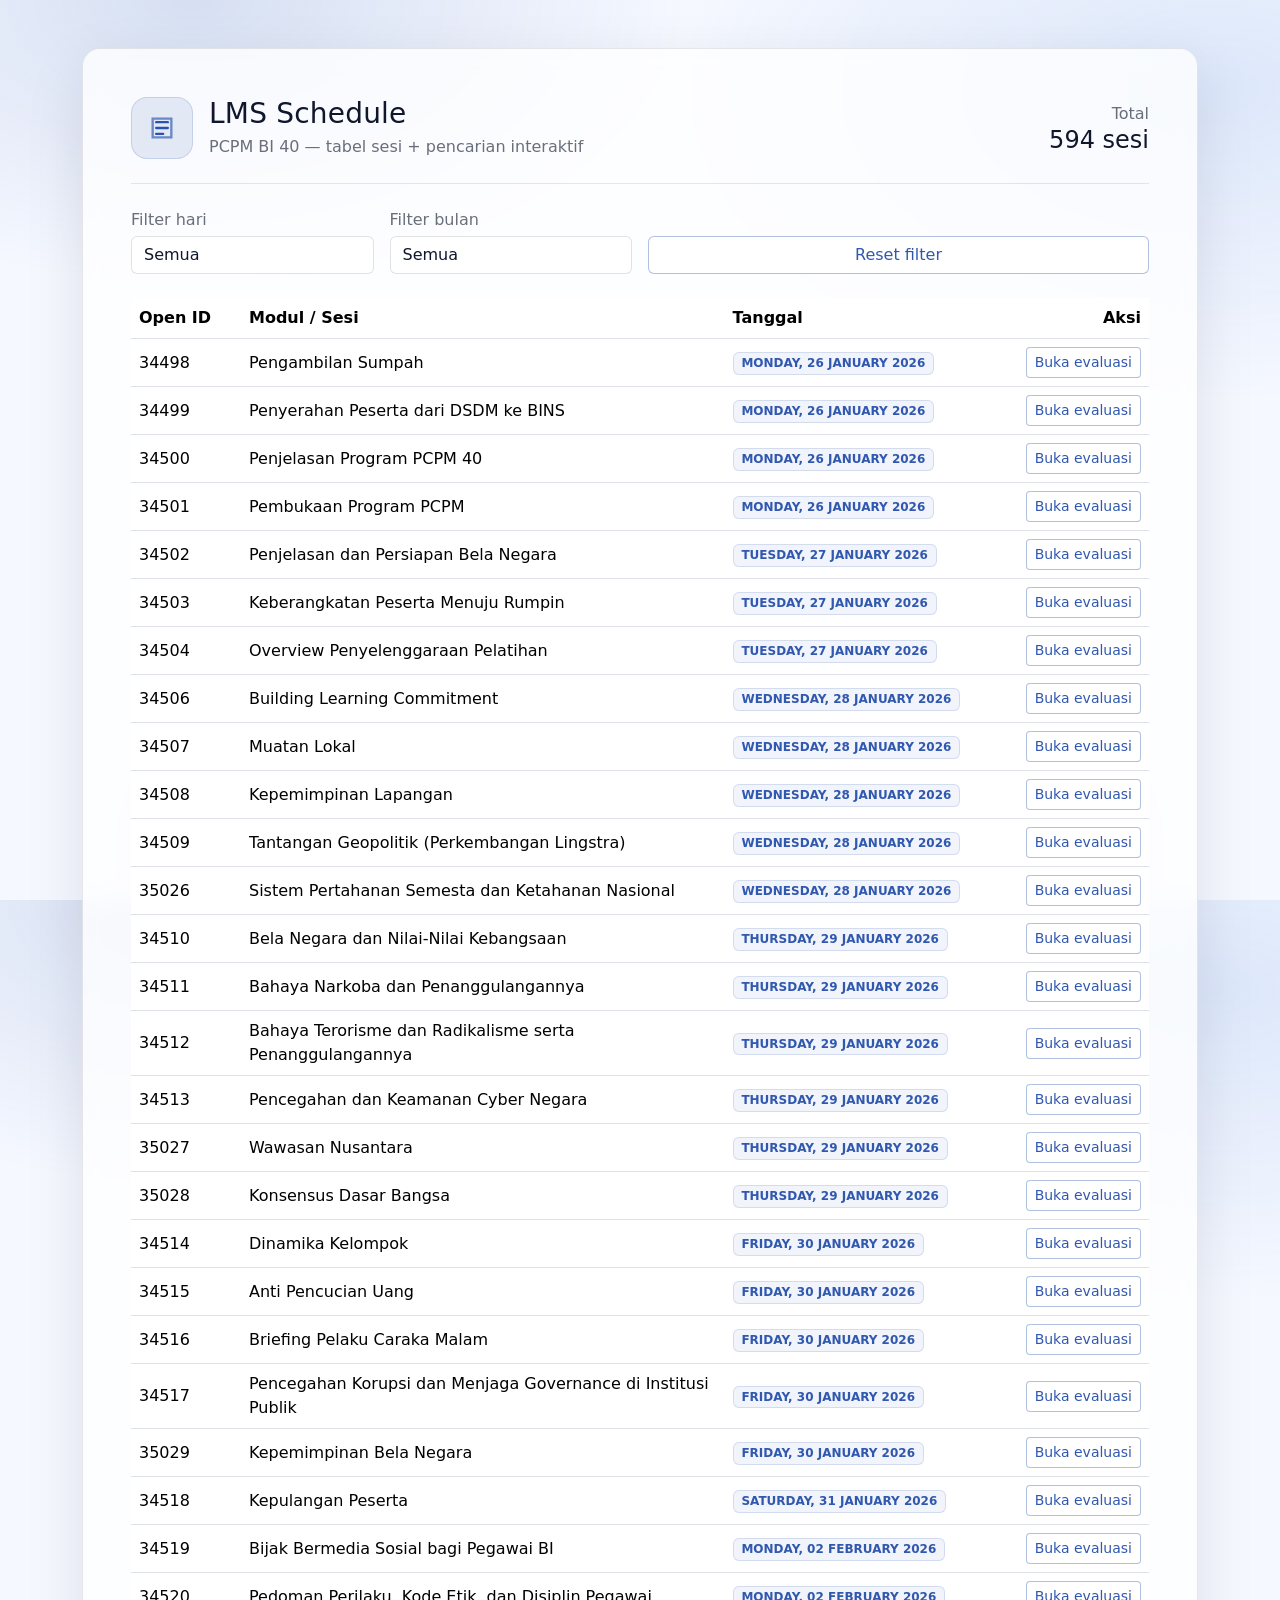
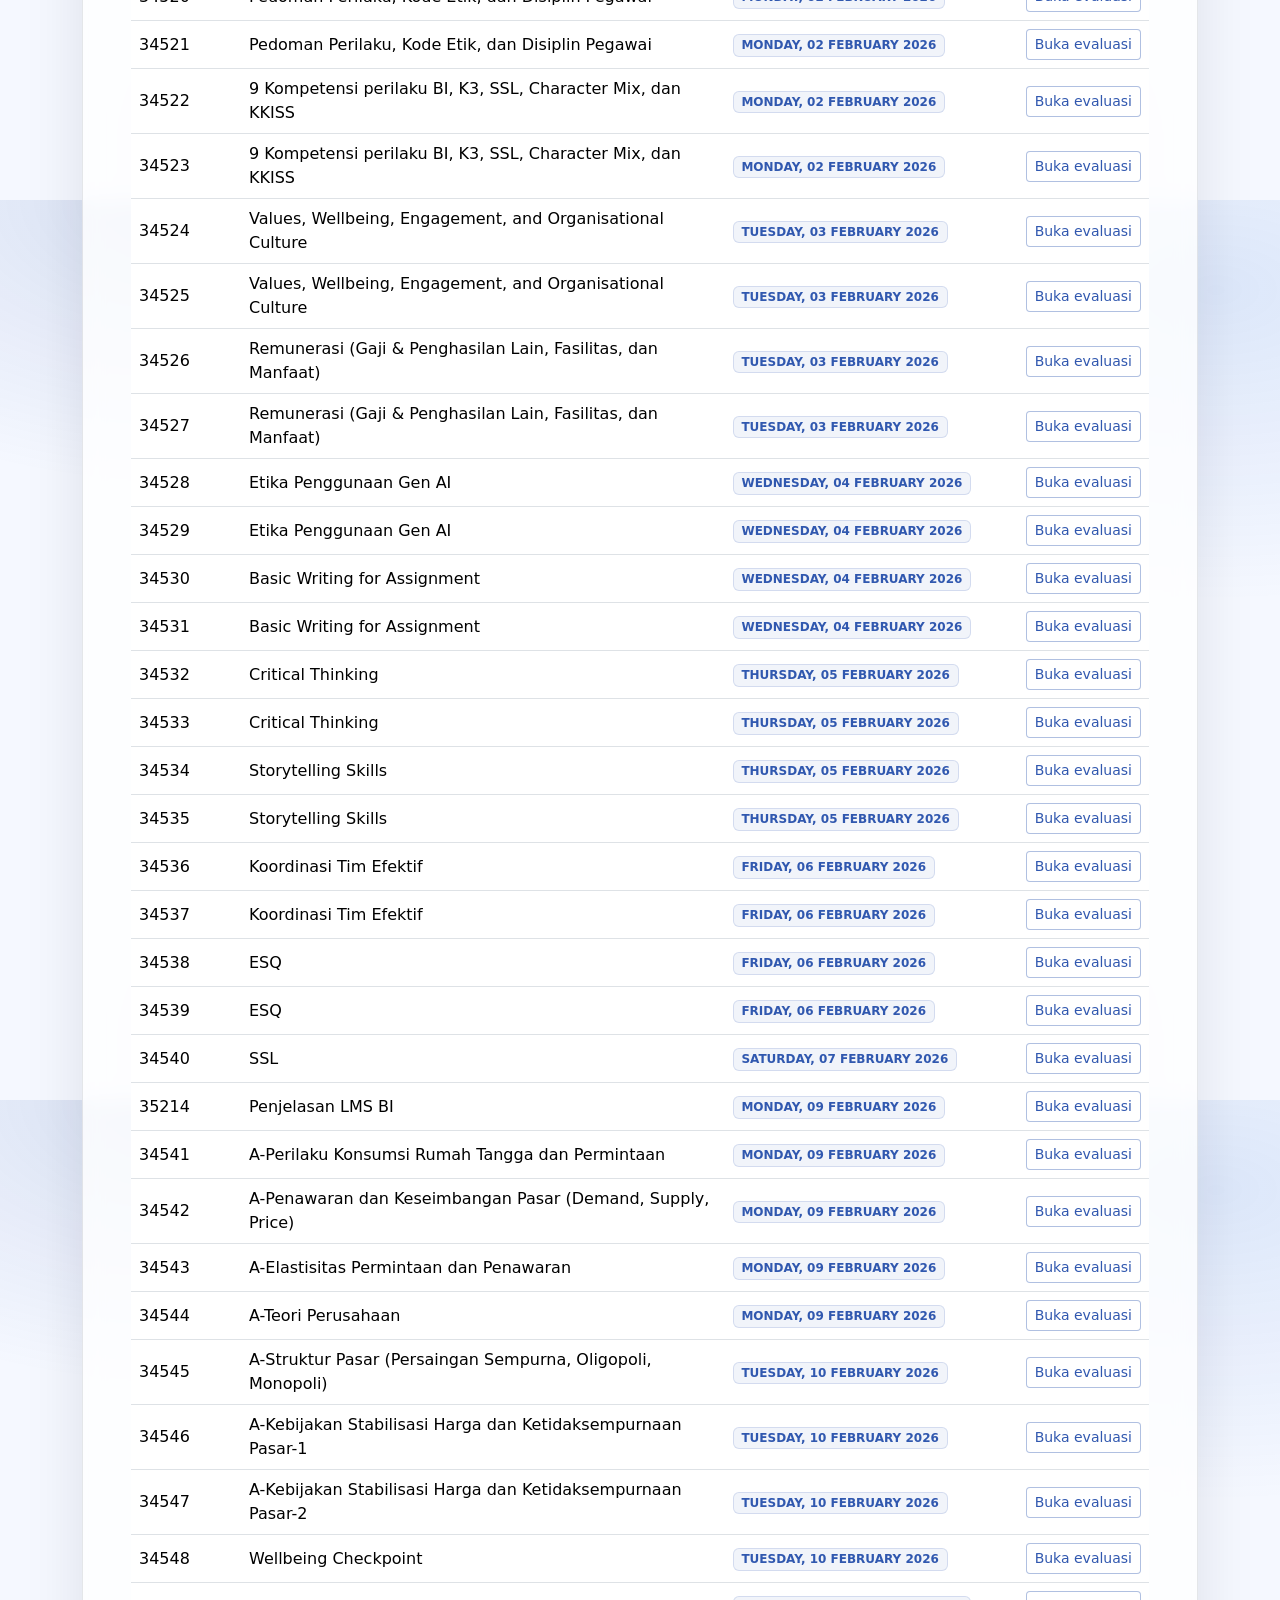
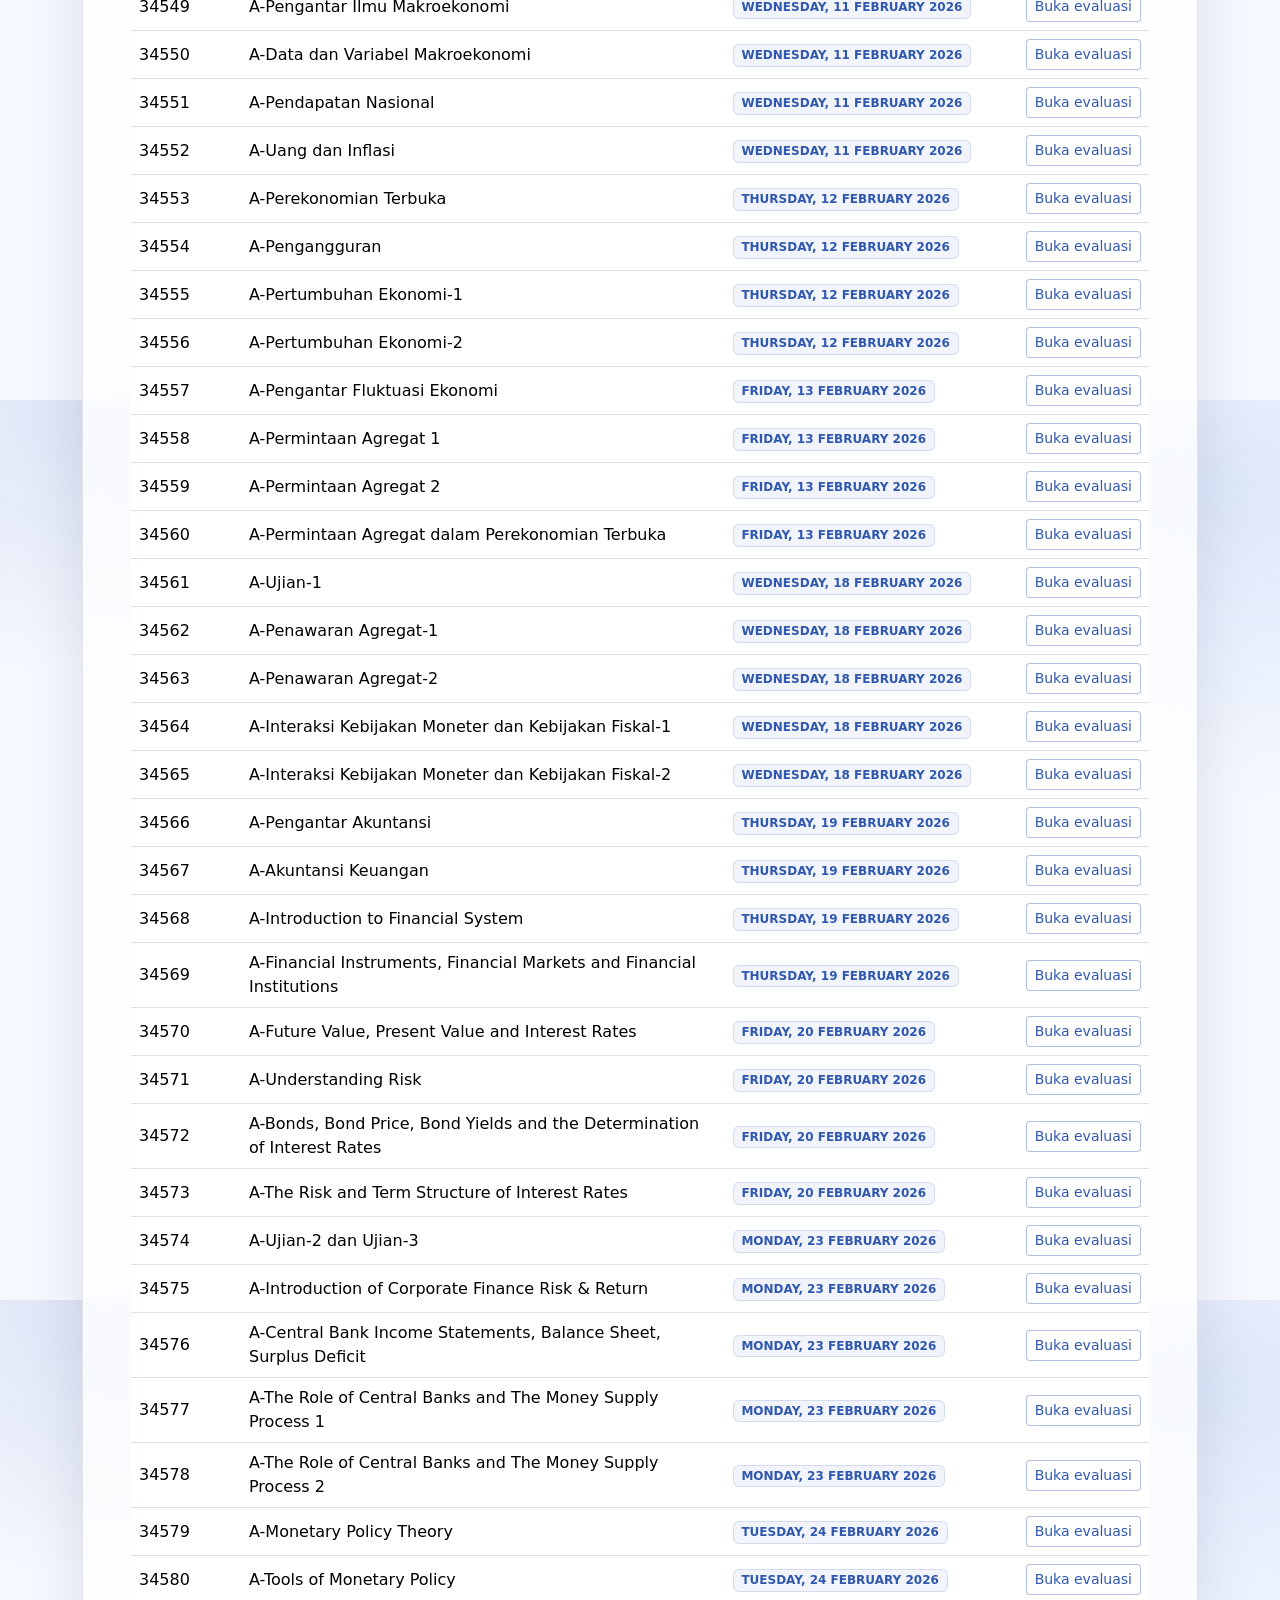
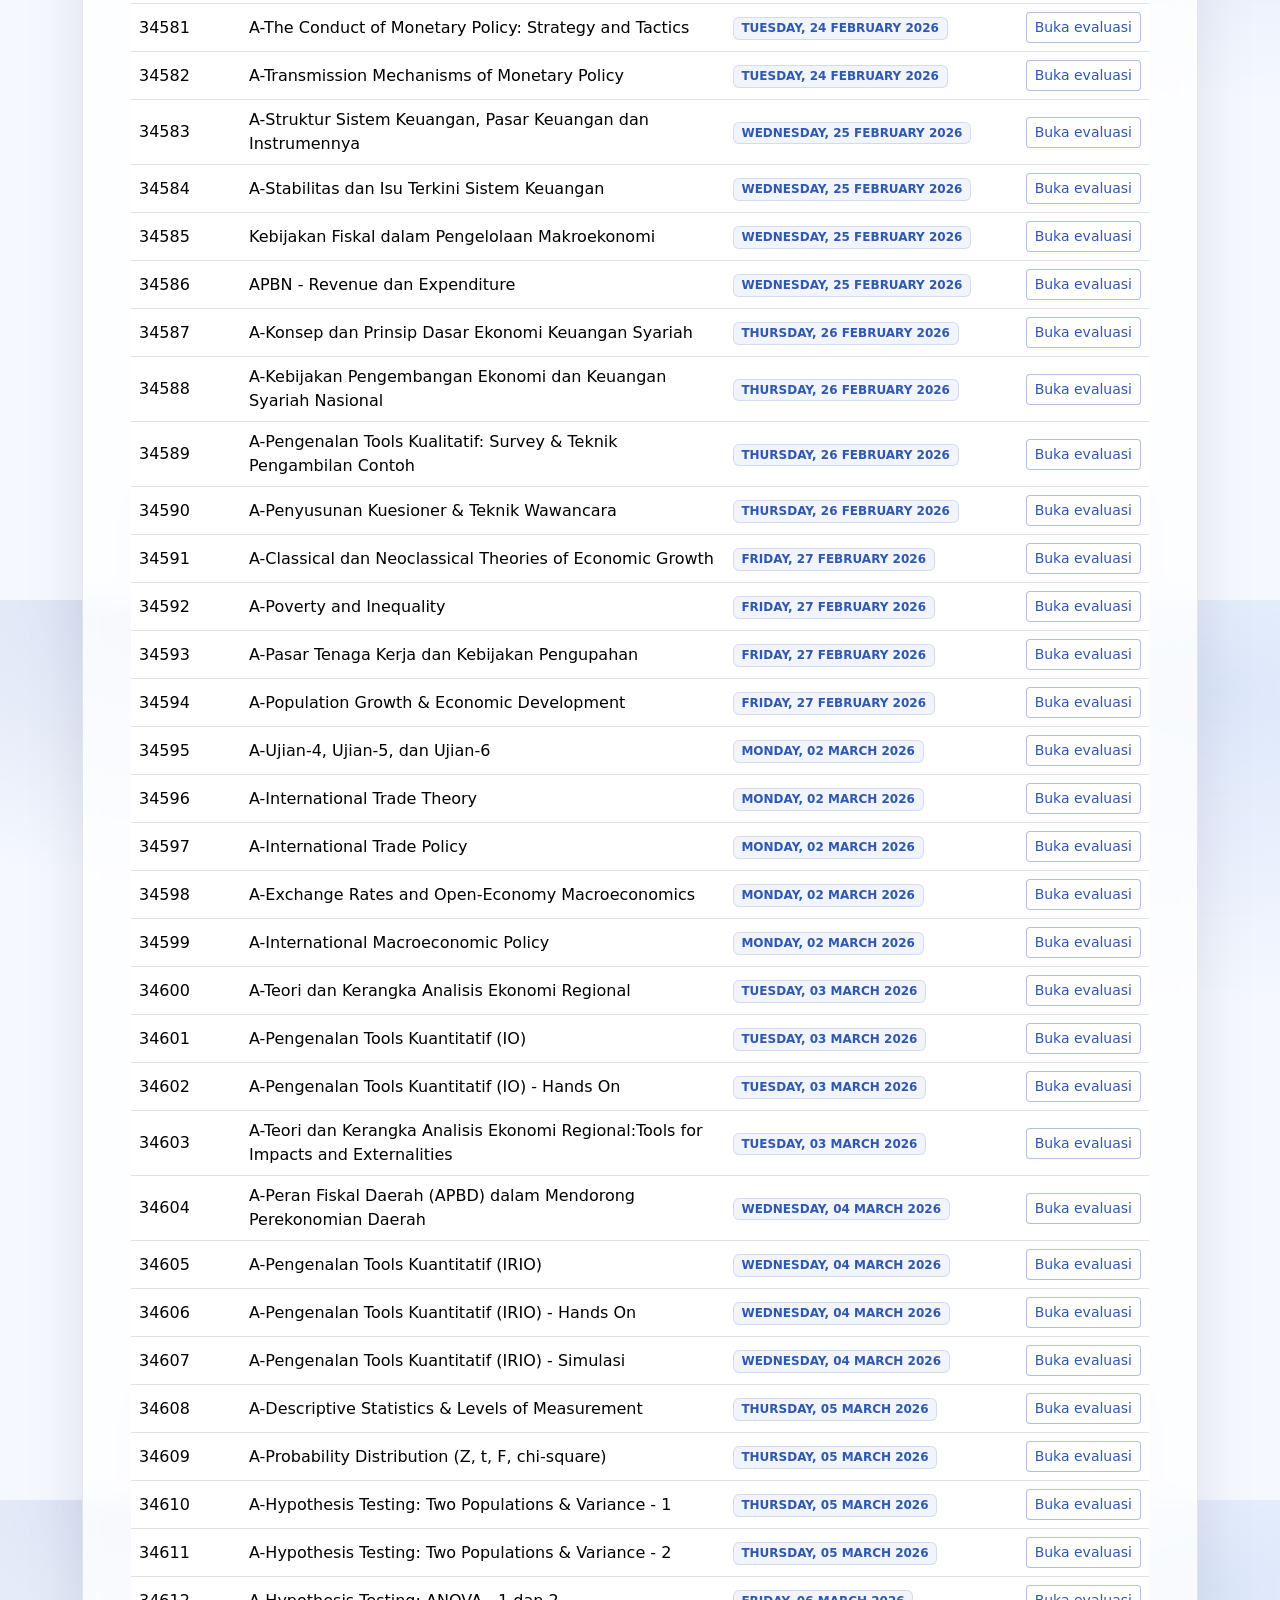
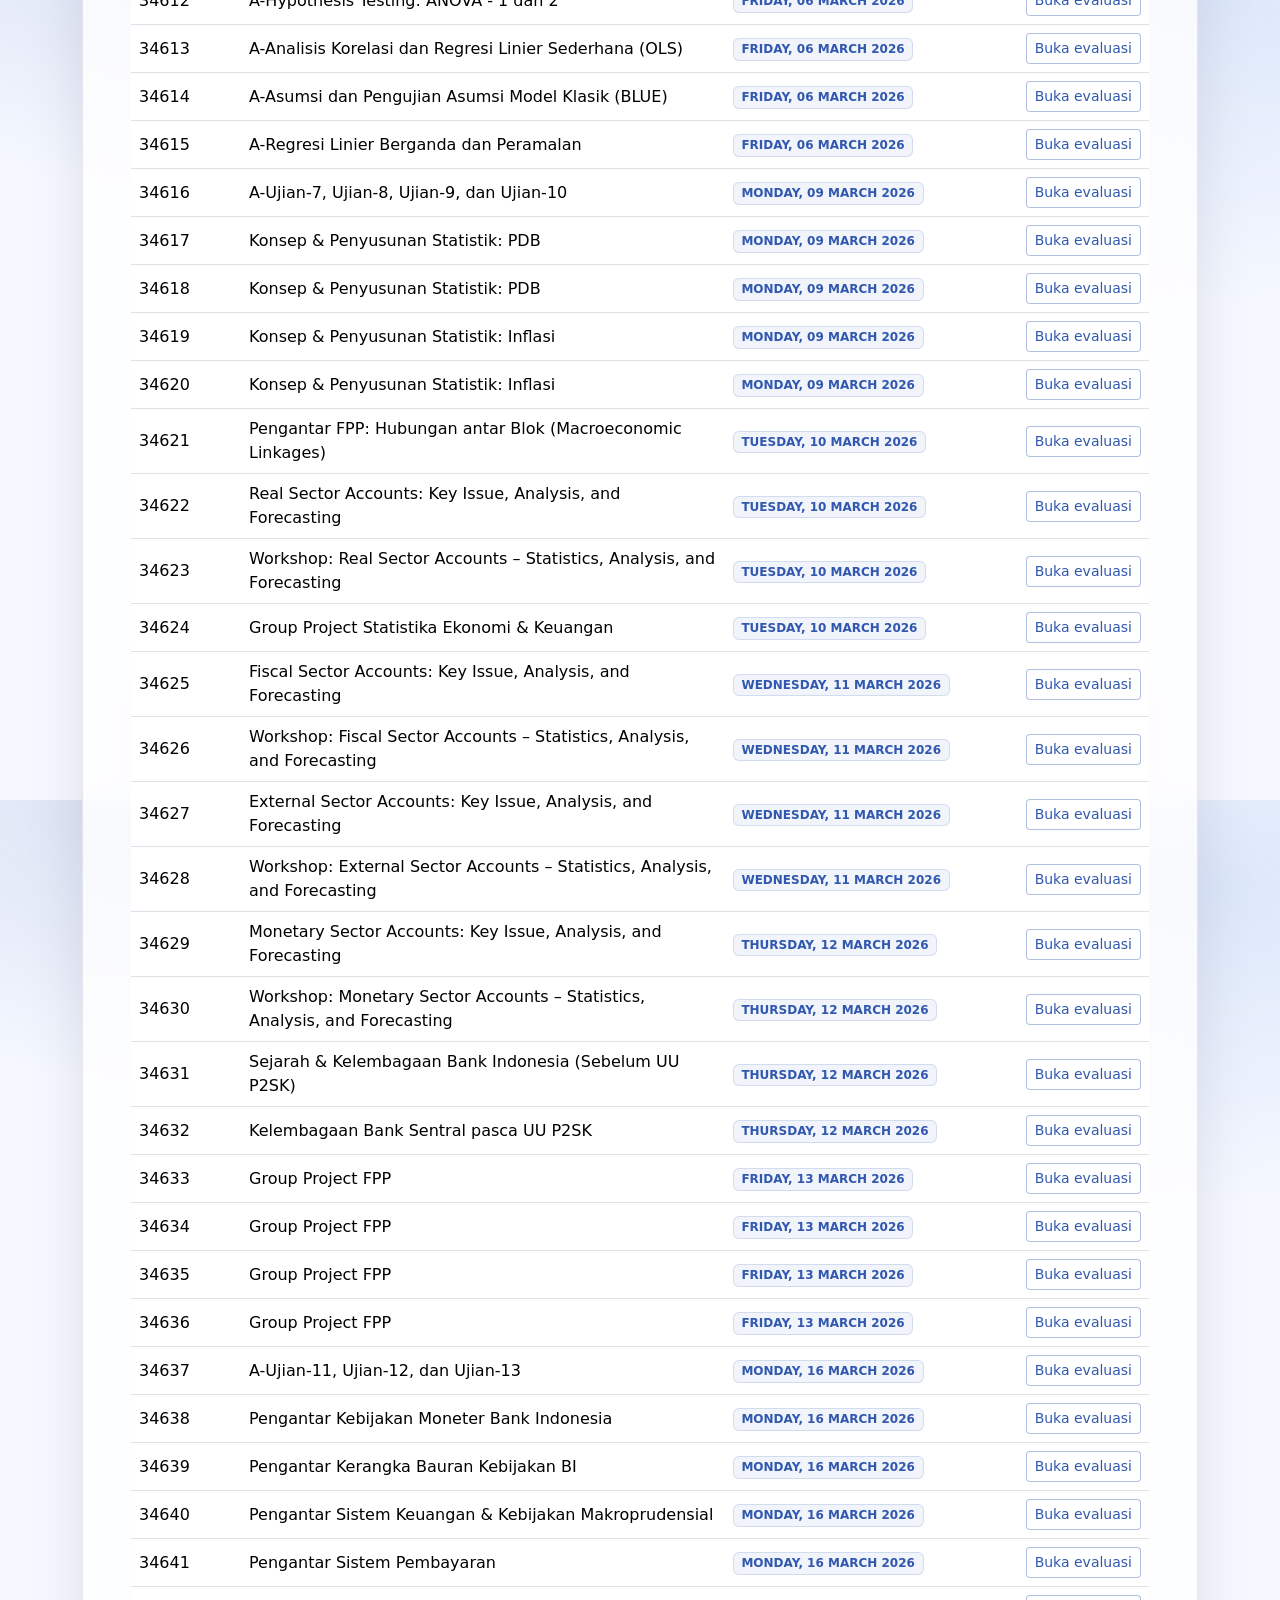
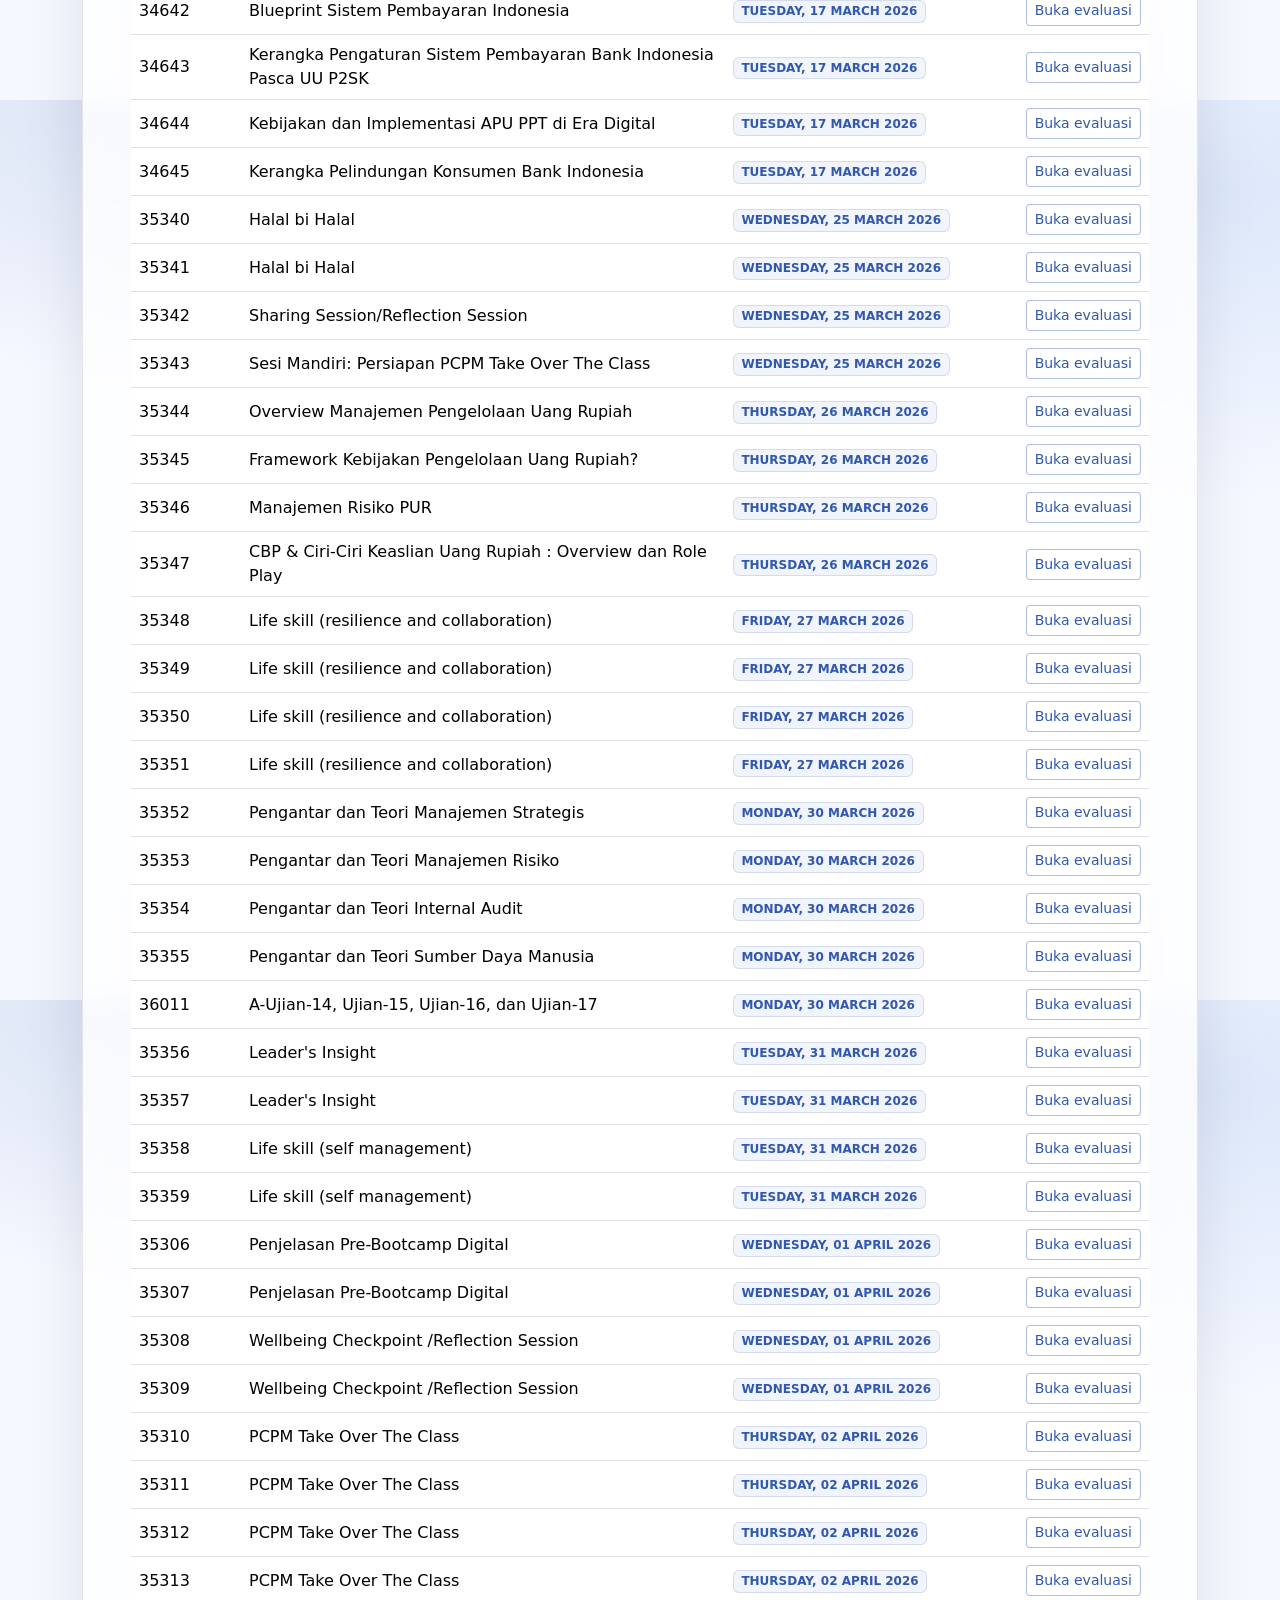
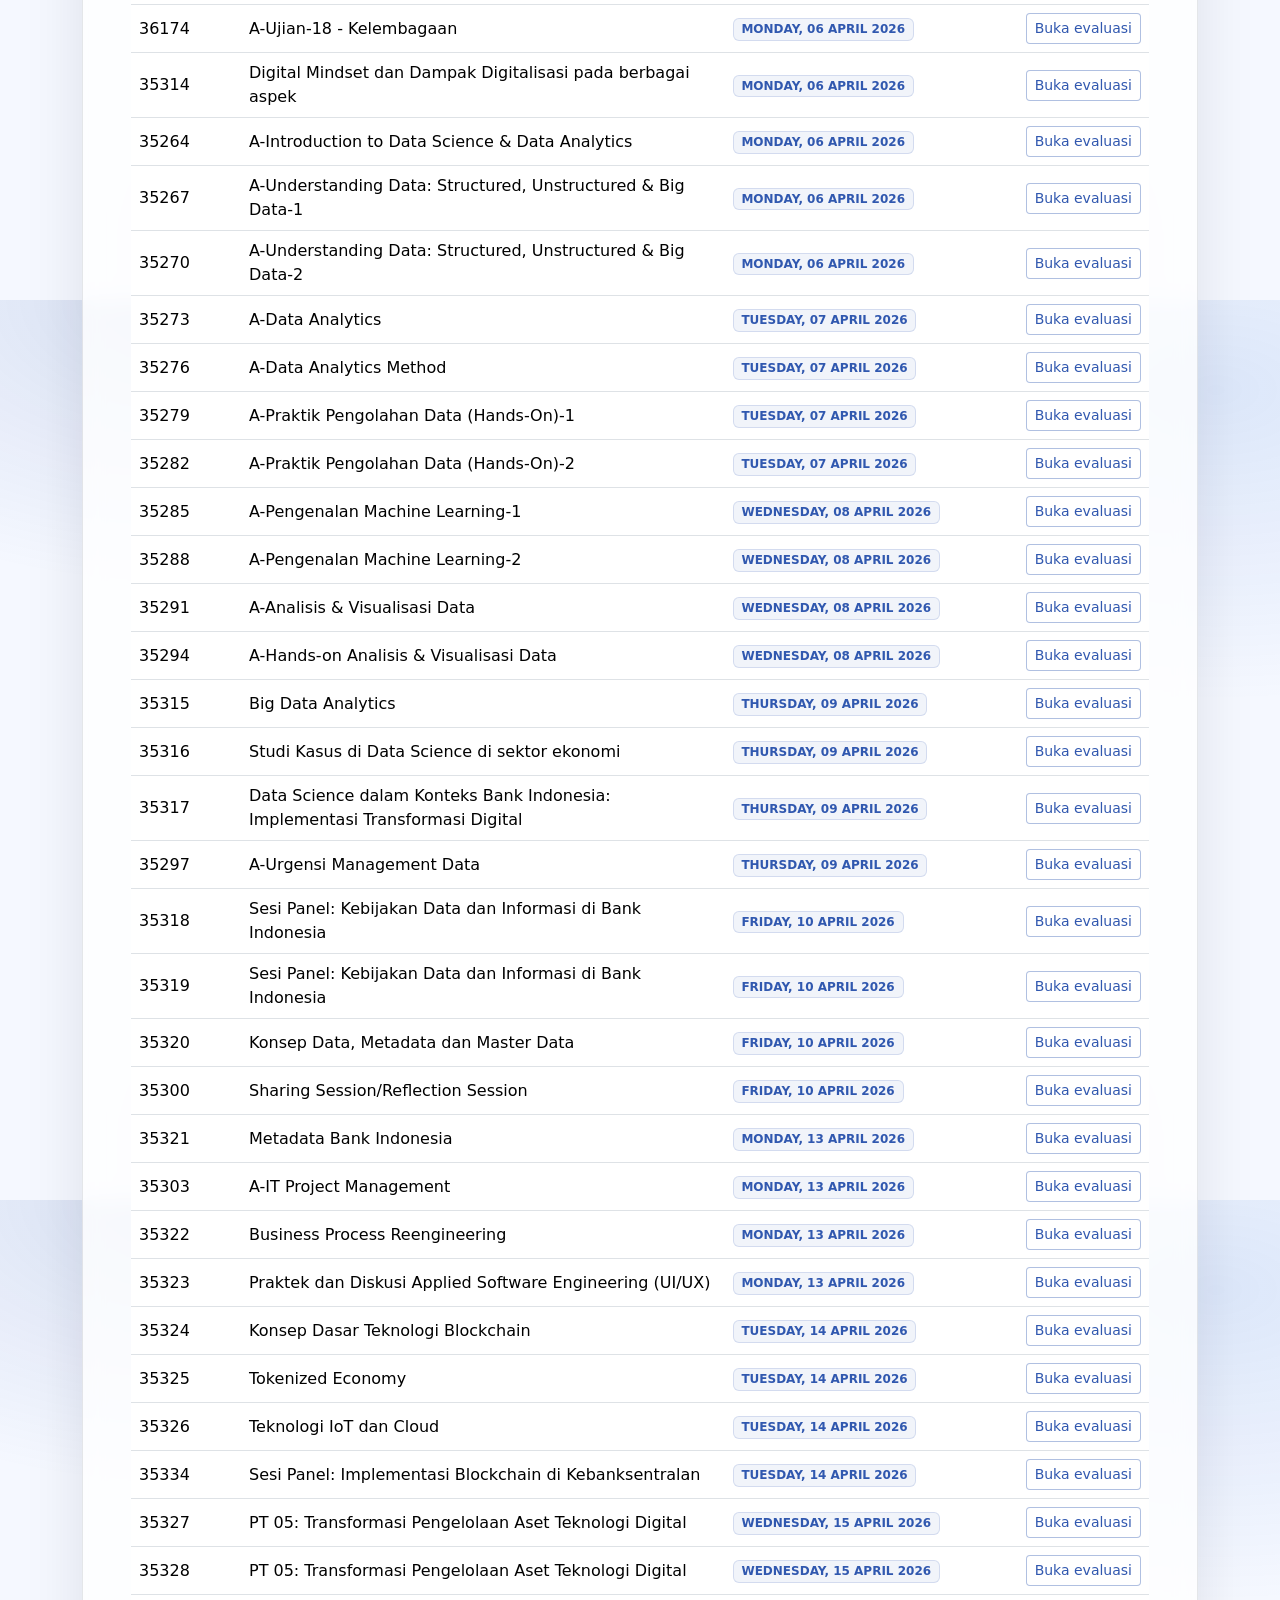
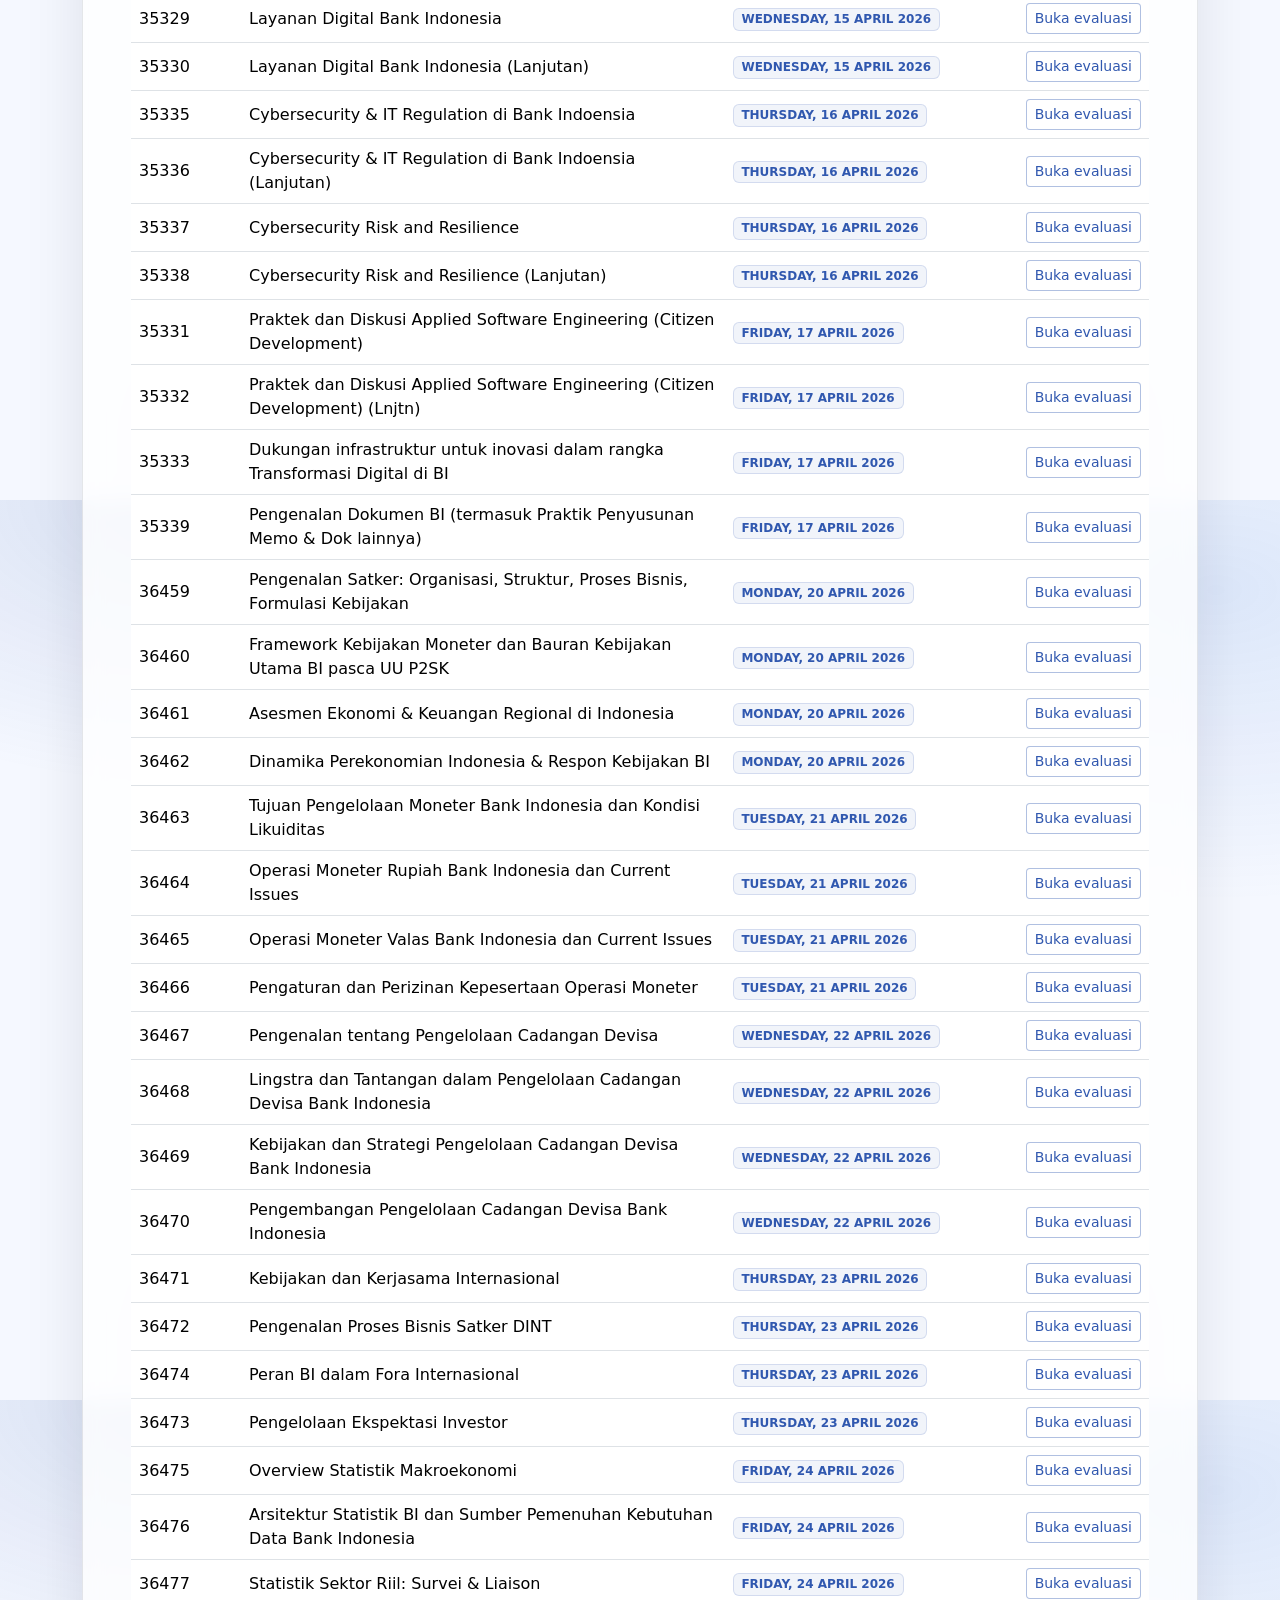
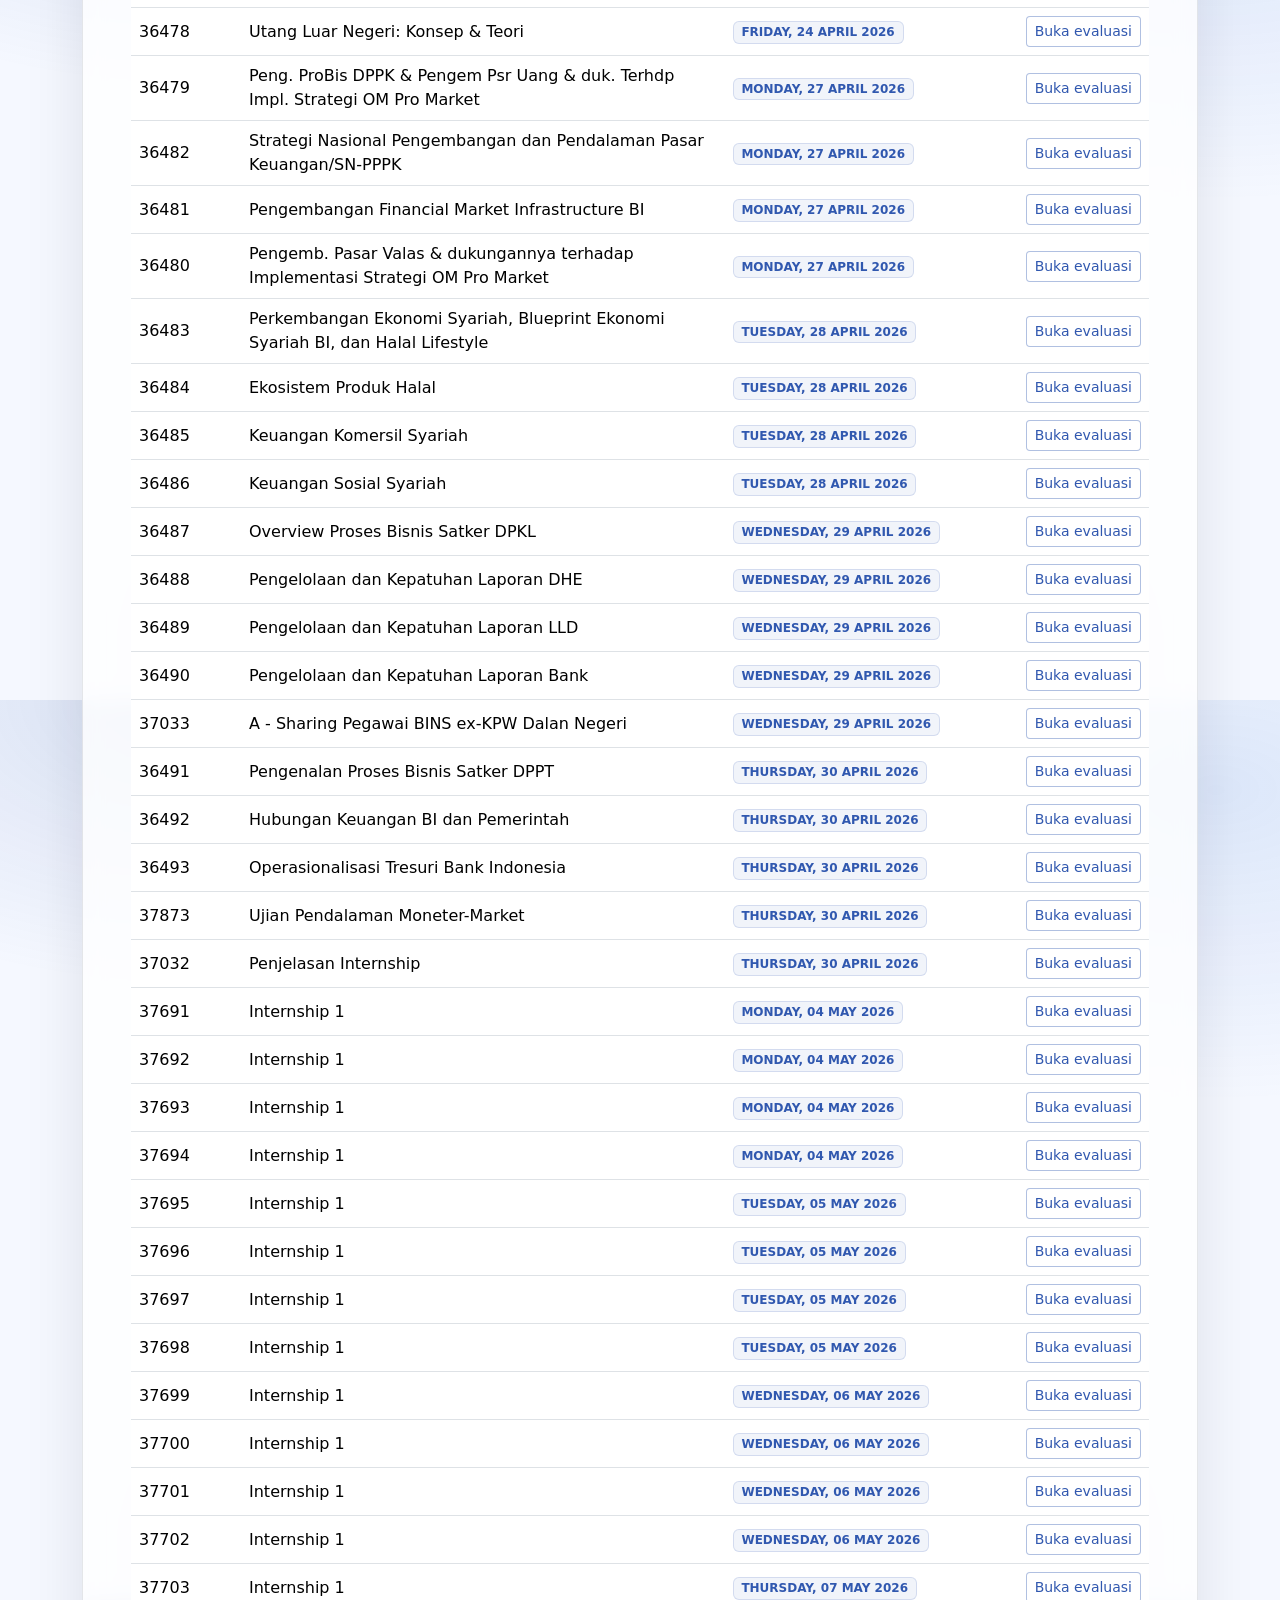
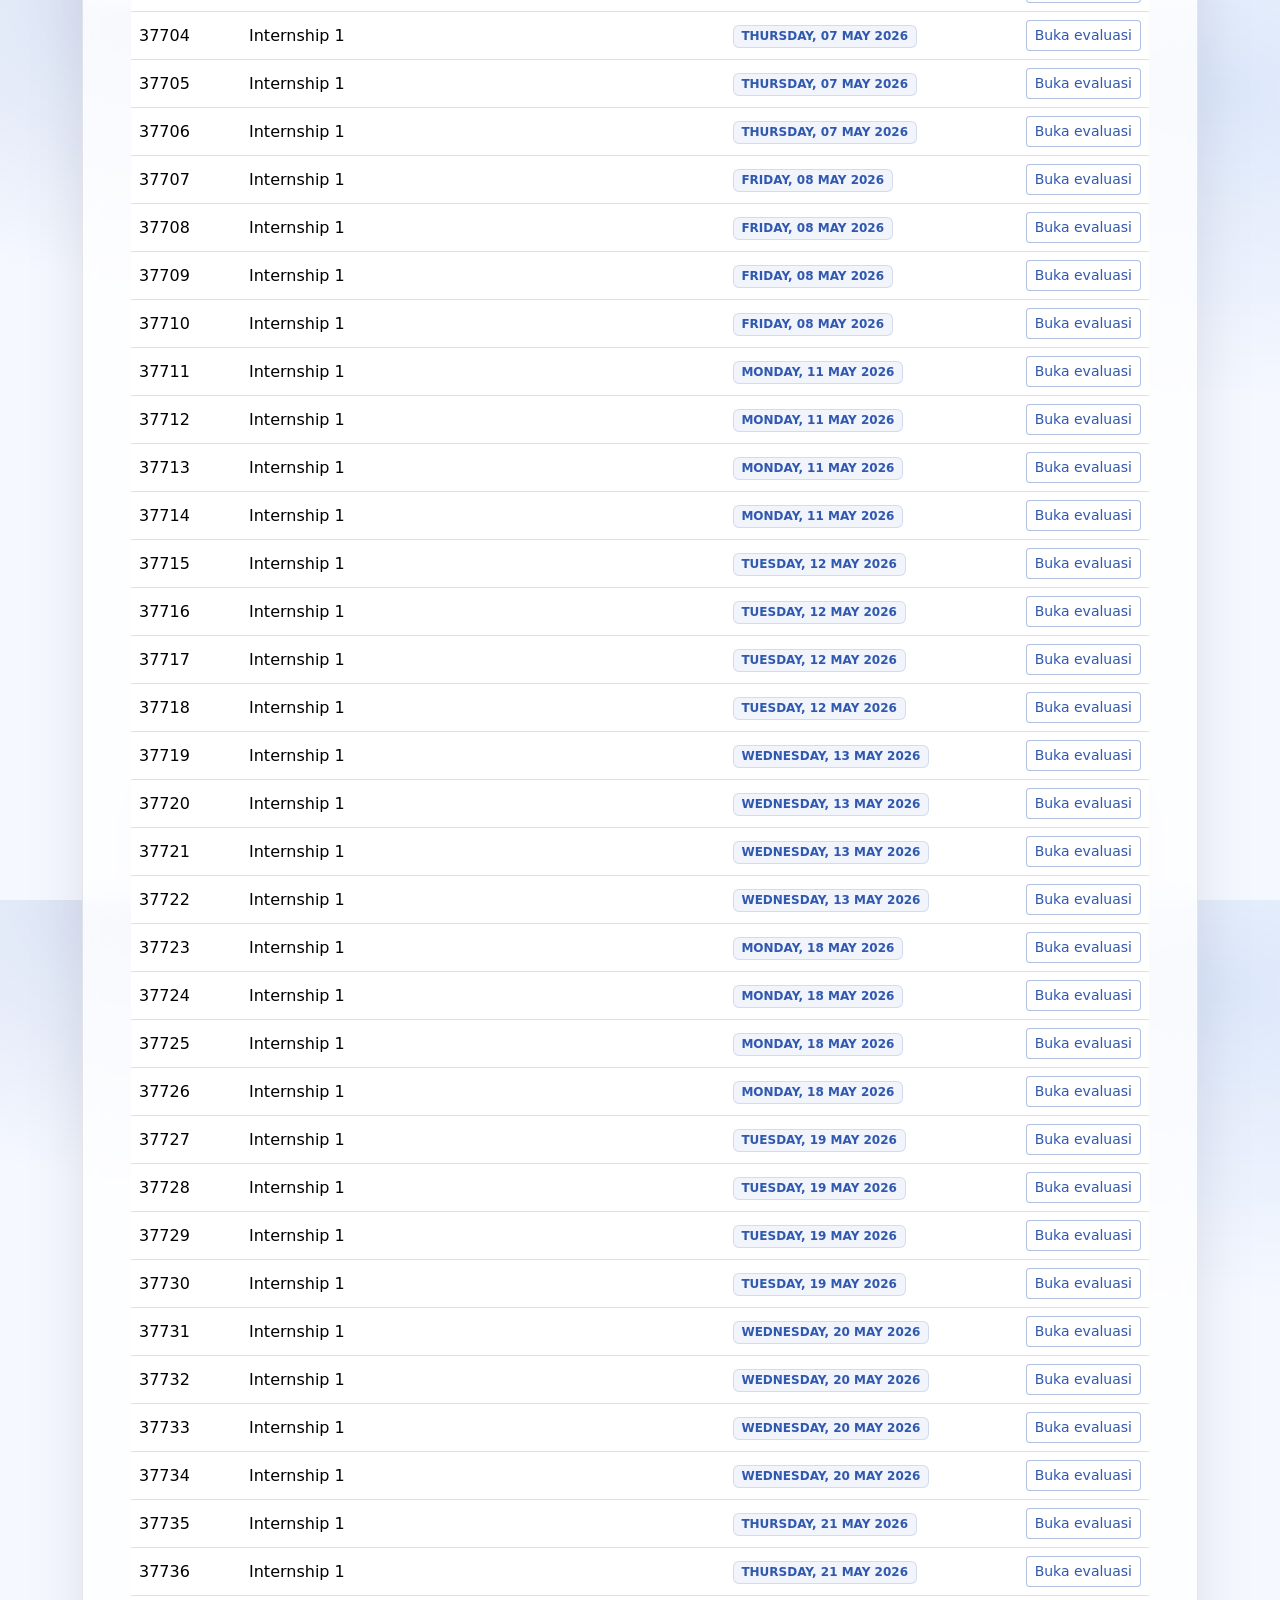
==== index.html @ d1814ac5 "Deploy static LMS table Co-authored-by: Cursor <cursoragent@cursor.com>" ====
<!doctype html>
<html lang="id">
  <head>
    <meta charset="utf-8" />
    <meta name="viewport" content="width=device-width,initial-scale=1" />
    <title>LMS Schedule — PCPM BI 40</title>

    <link
      href="https://cdn.jsdelivr.net/npm/bootstrap@5.3.3/dist/css/bootstrap.min.css"
      rel="stylesheet"
      integrity="sha384-QWTKZyjpPEjISv5WaRU9OFeRpok6YctnYmDr5pNlyT2bRjXh0JMhjY6hW+ALEwIH"
      crossorigin="anonymous"
    />

    <link
      rel="stylesheet"
      href="https://cdn.datatables.net/2.1.8/css/dataTables.bootstrap5.min.css"
    />

    <link rel="stylesheet" href="./styles.css" />
  </head>
  <body>
    <div class="container py-4 py-lg-5">
      <div class="glass p-4 p-lg-5">
        <div class="d-flex flex-column flex-lg-row gap-3 align-items-start align-items-lg-center justify-content-between">
          <div>
            <div class="d-flex align-items-center gap-3">
              <div class="brand-mark rounded-4 p-3">
                <svg width="28" height="28" viewBox="0 0 24 24" fill="none" aria-hidden="true">
                  <path d="M7 7h10M7 12h10M7 17h6" stroke="currentColor" stroke-width="2" stroke-linecap="round"/>
                  <path d="M4 4h16v16H4V4Z" stroke="currentColor" stroke-width="2" opacity=".65"/>
                </svg>
              </div>
              <div>
                <h1 class="h3 mb-1 brand">LMS Schedule</h1>
                <div class="subtle">PCPM BI 40 — tabel sesi + pencarian interaktif</div>
              </div>
            </div>
          </div>
          <div class="text-lg-end">
            <div class="subtle">Total</div>
            <div class="h4 mb-0"><span id="rowCount">-</span></div>
          </div>
        </div>

        <hr class="my-4 hr-soft" />

        <div class="row g-3 align-items-end">
          <div class="col-12 col-md-4 col-lg-3">
            <label class="form-label subtle mb-1">Filter hari</label>
            <select id="filterDay" class="form-select">
              <option value="">Semua</option>
            </select>
          </div>
          <div class="col-6 col-md-4 col-lg-3">
            <label class="form-label subtle mb-1">Filter bulan</label>
            <select id="filterMonth" class="form-select">
              <option value="">Semua</option>
            </select>
          </div>
          <div class="col-12 col-lg-6 d-flex justify-content-lg-end">
            <button id="btnReset" class="btn btn-outline-primary w-100 w-lg-auto">Reset filter</button>
          </div>
        </div>

        <div class="mt-4">
          <div class="table-responsive">
            <table id="scheduleTable" class="table table-hover align-middle" style="width: 100%">
              <thead>
                <tr>
                  <th style="width: 110px">Open ID</th>
                  <th>Modul / Sesi</th>
                  <th style="width: 260px">Tanggal</th>
                  <th style="width: 160px" class="text-end">Aksi</th>
                </tr>
              </thead>
              <tbody></tbody>
            </table>
          </div>
          <div class="subtle mt-2" style="font-size: 12px;">
            Catatan: tombol “Buka evaluasi” membuka halaman BI LMS berdasarkan <code>open_id</code> di tab baru.
          </div>
        </div>
      </div>
    </div>

    <script src="https://cdn.jsdelivr.net/npm/jquery@3.7.1/dist/jquery.min.js"></script>
    <script src="https://cdn.datatables.net/2.1.8/js/dataTables.min.js"></script>
    <script src="https://cdn.datatables.net/2.1.8/js/dataTables.bootstrap5.min.js"></script>

    <script src="./data.js"></script>
    <script src="./app.js"></script>
  </body>
</html>
---- styles.css ----
:root{
  --bg: #f5f8ff;
  --ink: #0f172a;
  --muted: rgba(15, 23, 42, 0.62);
  --card: rgba(255,255,255,0.78);
  --card-border: rgba(15, 23, 42, 0.10);
  --bi-blue: #1f4aa8;
  --bi-blue-2: #2a6bd6;
  --ring: rgba(31, 74, 168, 0.22);
}

html, body {
  height: 100%;
}

body{
  background:
    radial-gradient(900px 520px at 15% 0%, rgba(31,74,168,0.14), transparent 55%),
    radial-gradient(900px 520px at 95% 10%, rgba(42,107,214,0.12), transparent 60%),
    radial-gradient(900px 520px at 50% 95%, rgba(31,74,168,0.10), transparent 60%),
    var(--bg);
  color: var(--ink);
}

.glass{
  background: var(--card);
  border: 1px solid var(--card-border);
  backdrop-filter: blur(10px);
  -webkit-backdrop-filter: blur(10px);
  border-radius: 18px;
  box-shadow: 0 20px 60px rgba(15,23,42,0.10);
}

.brand{
  letter-spacing: .2px;
}

.subtle{
  color: var(--muted);
}

.form-control, .form-select{
  background: rgba(255,255,255,0.92);
  border: 1px solid rgba(15, 23, 42, 0.12);
  color: var(--ink);
}

.form-control:focus, .form-select:focus{
  background: #ffffff;
  border-color: rgba(31, 74, 168, 0.45);
  box-shadow: 0 0 0 .25rem var(--ring);
  color: var(--ink);
}

.form-control::placeholder{
  color: rgba(15, 23, 42, 0.40);
}

.btn-outline-primary{
  border-color: rgba(31, 74, 168, 0.35);
  color: rgba(31, 74, 168, 0.92);
  background: rgba(255,255,255,0.85);
}
.btn-outline-primary:hover{
  border-color: rgba(31, 74, 168, 0.45);
  color: rgba(31, 74, 168, 1);
  background: rgba(31, 74, 168, 0.06);
}

table.dataTable{
  color: var(--ink) !important;
}

table.dataTable thead th{
  border-bottom: 1px solid rgba(15, 23, 42, 0.12) !important;
  color: rgba(15, 23, 42, 0.85) !important;
}

table.dataTable tbody td{
  border-top: 1px solid rgba(15, 23, 42, 0.08) !important;
}

.dataTables_wrapper .dataTables_filter input,
.dataTables_wrapper .dataTables_length select{
  background: rgba(255,255,255,0.92) !important;
  border: 1px solid rgba(15, 23, 42, 0.12) !important;
  color: var(--ink) !important;
}

.dataTables_wrapper .dataTables_info,
.dataTables_wrapper .dataTables_paginate{
  color: rgba(15, 23, 42, 0.62) !important;
}

.page-link{
  background: rgba(255,255,255,0.90) !important;
  border-color: rgba(15, 23, 42, 0.10) !important;
  color: rgba(15, 23, 42, 0.75) !important;
}
.page-item.active .page-link{
  background: rgba(31, 74, 168, 0.85) !important;
  border-color: rgba(31, 74, 168, 0.85) !important;
  color: #ffffff !important;
}

.badge-soft{
  background: rgba(31, 74, 168, 0.06);
  border: 1px solid rgba(31, 74, 168, 0.14);
  color: rgba(31, 74, 168, 0.92);
}

.link-btn{
  white-space: nowrap;
}

.brand-mark{
  background: rgba(31, 74, 168, 0.10);
  border: 1px solid rgba(31, 74, 168, 0.16);
  color: rgba(31, 74, 168, 0.95);
}

.hr-soft{
  border-color: rgba(15, 23, 42, 0.10);
  opacity: 1;
}

/* Bootstrap override for better contrast on light */
.table-hover > tbody > tr:hover > *{
  background-color: rgba(31, 74, 168, 0.04) !important;
}
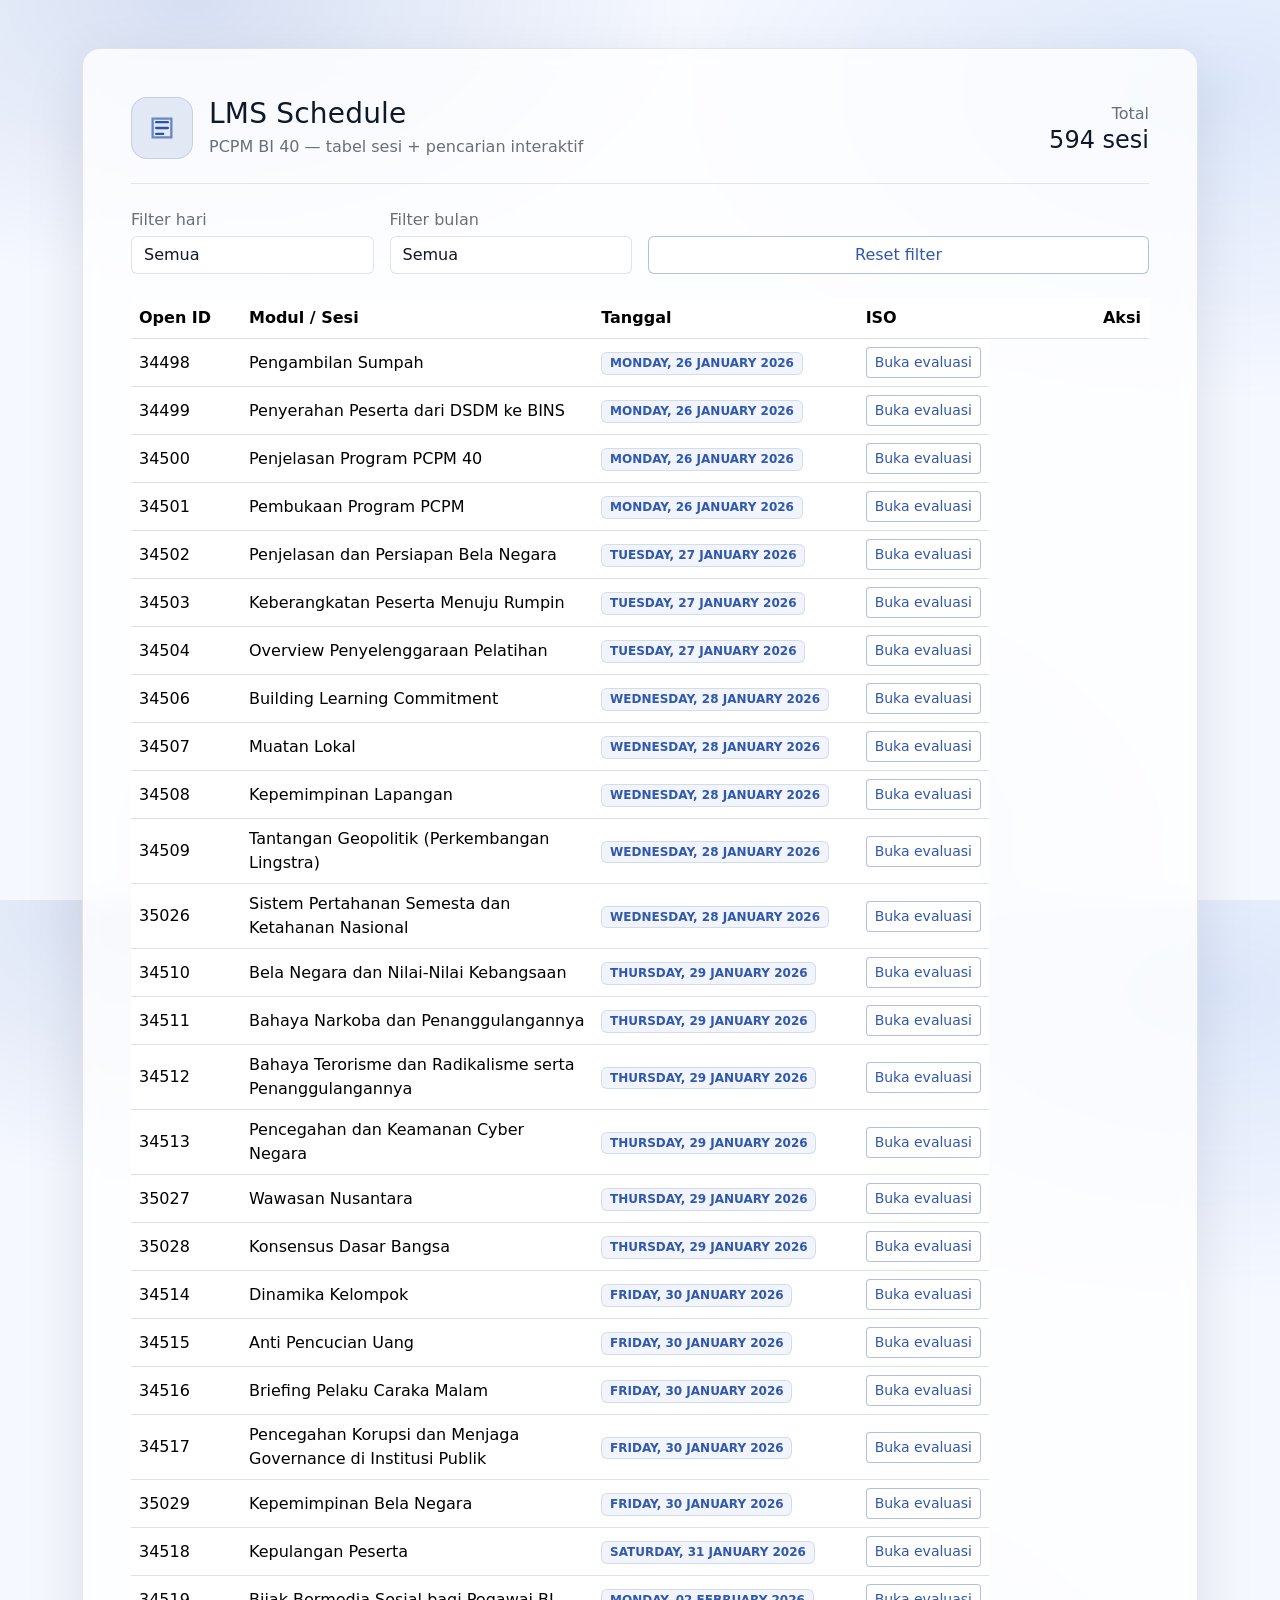
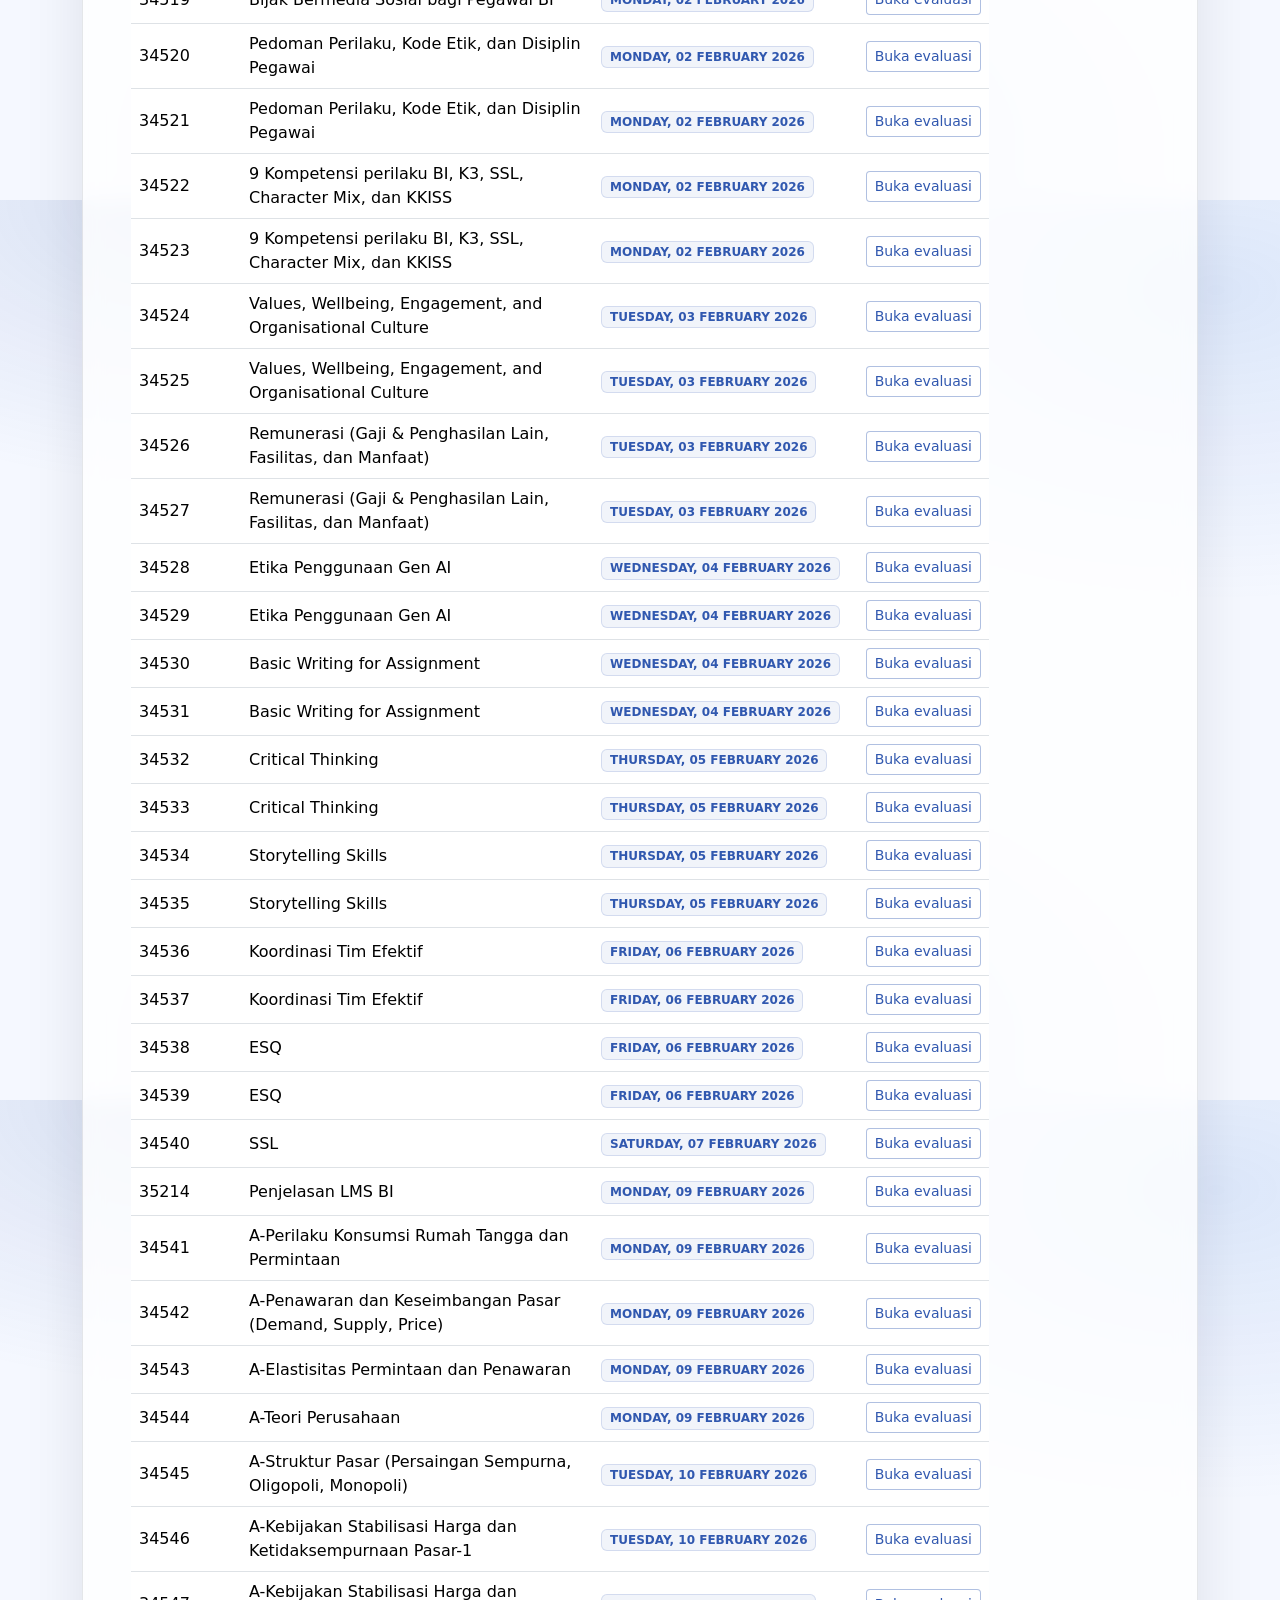
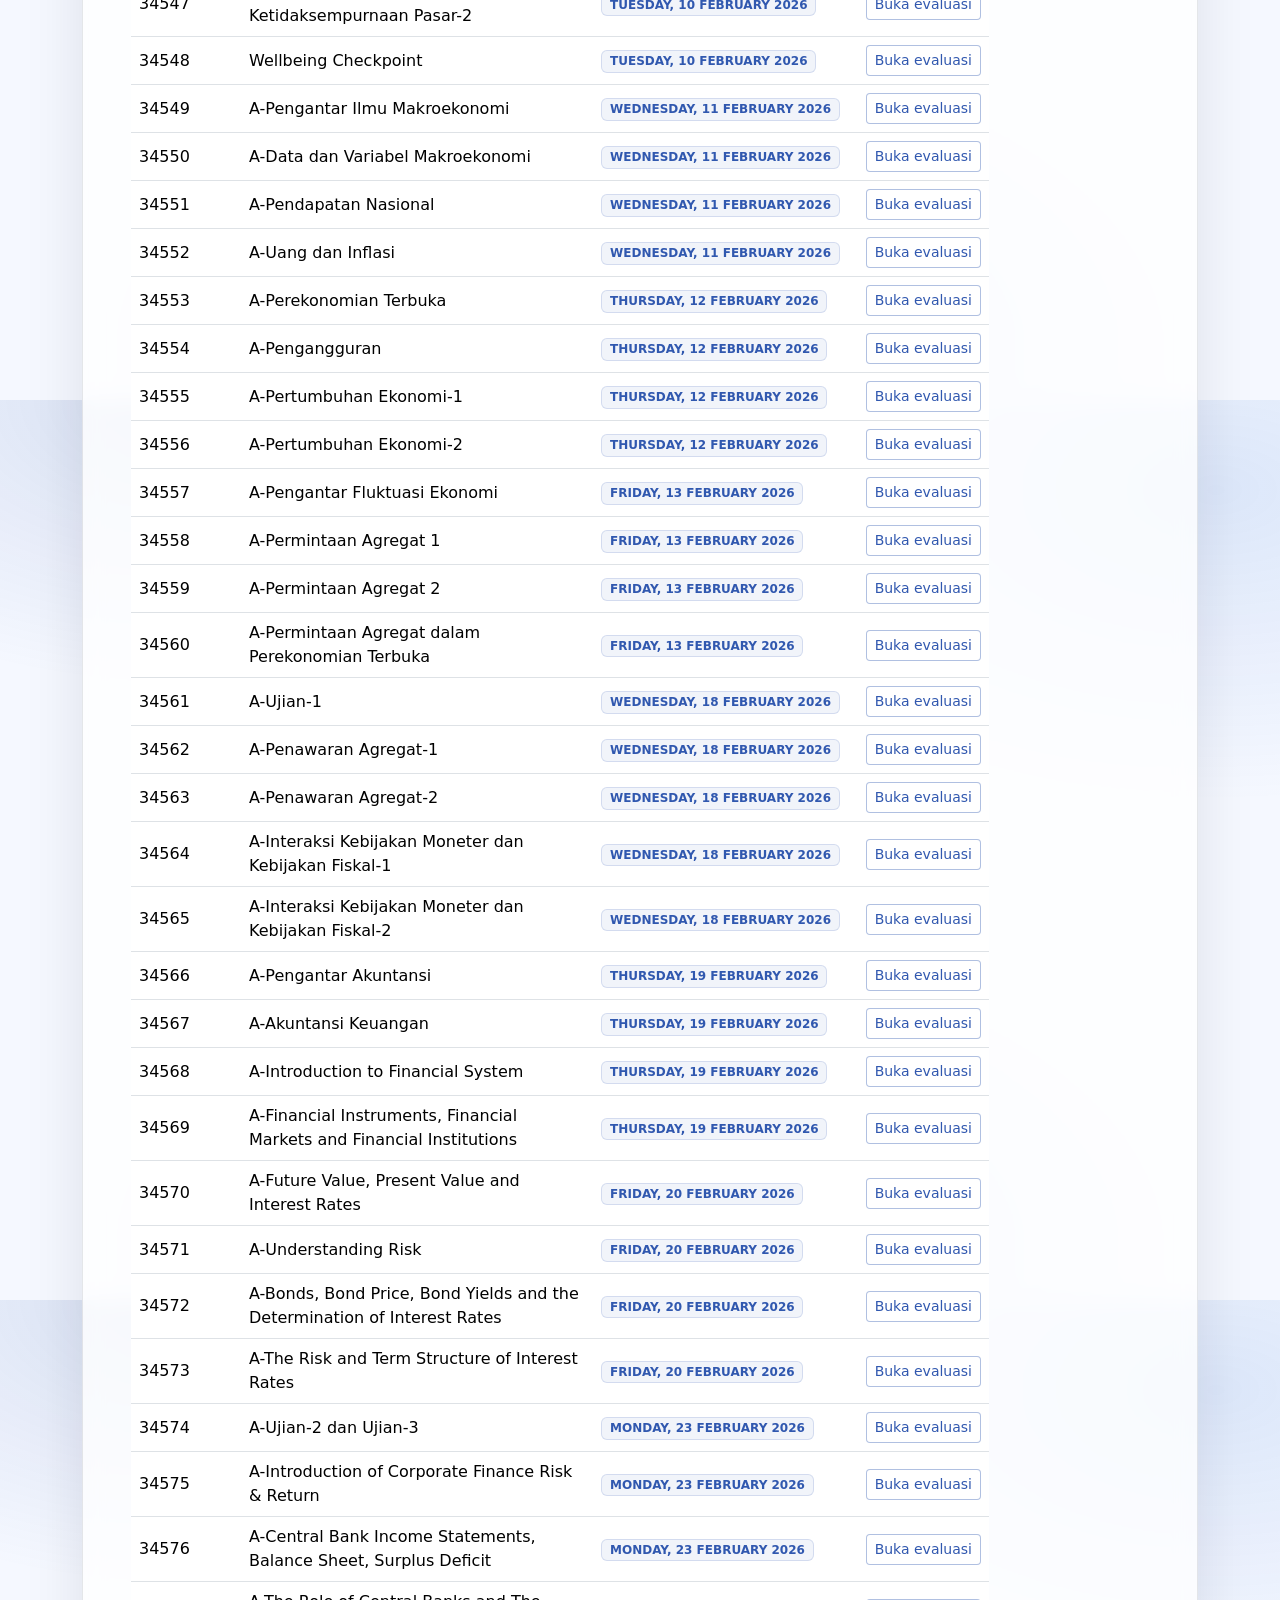
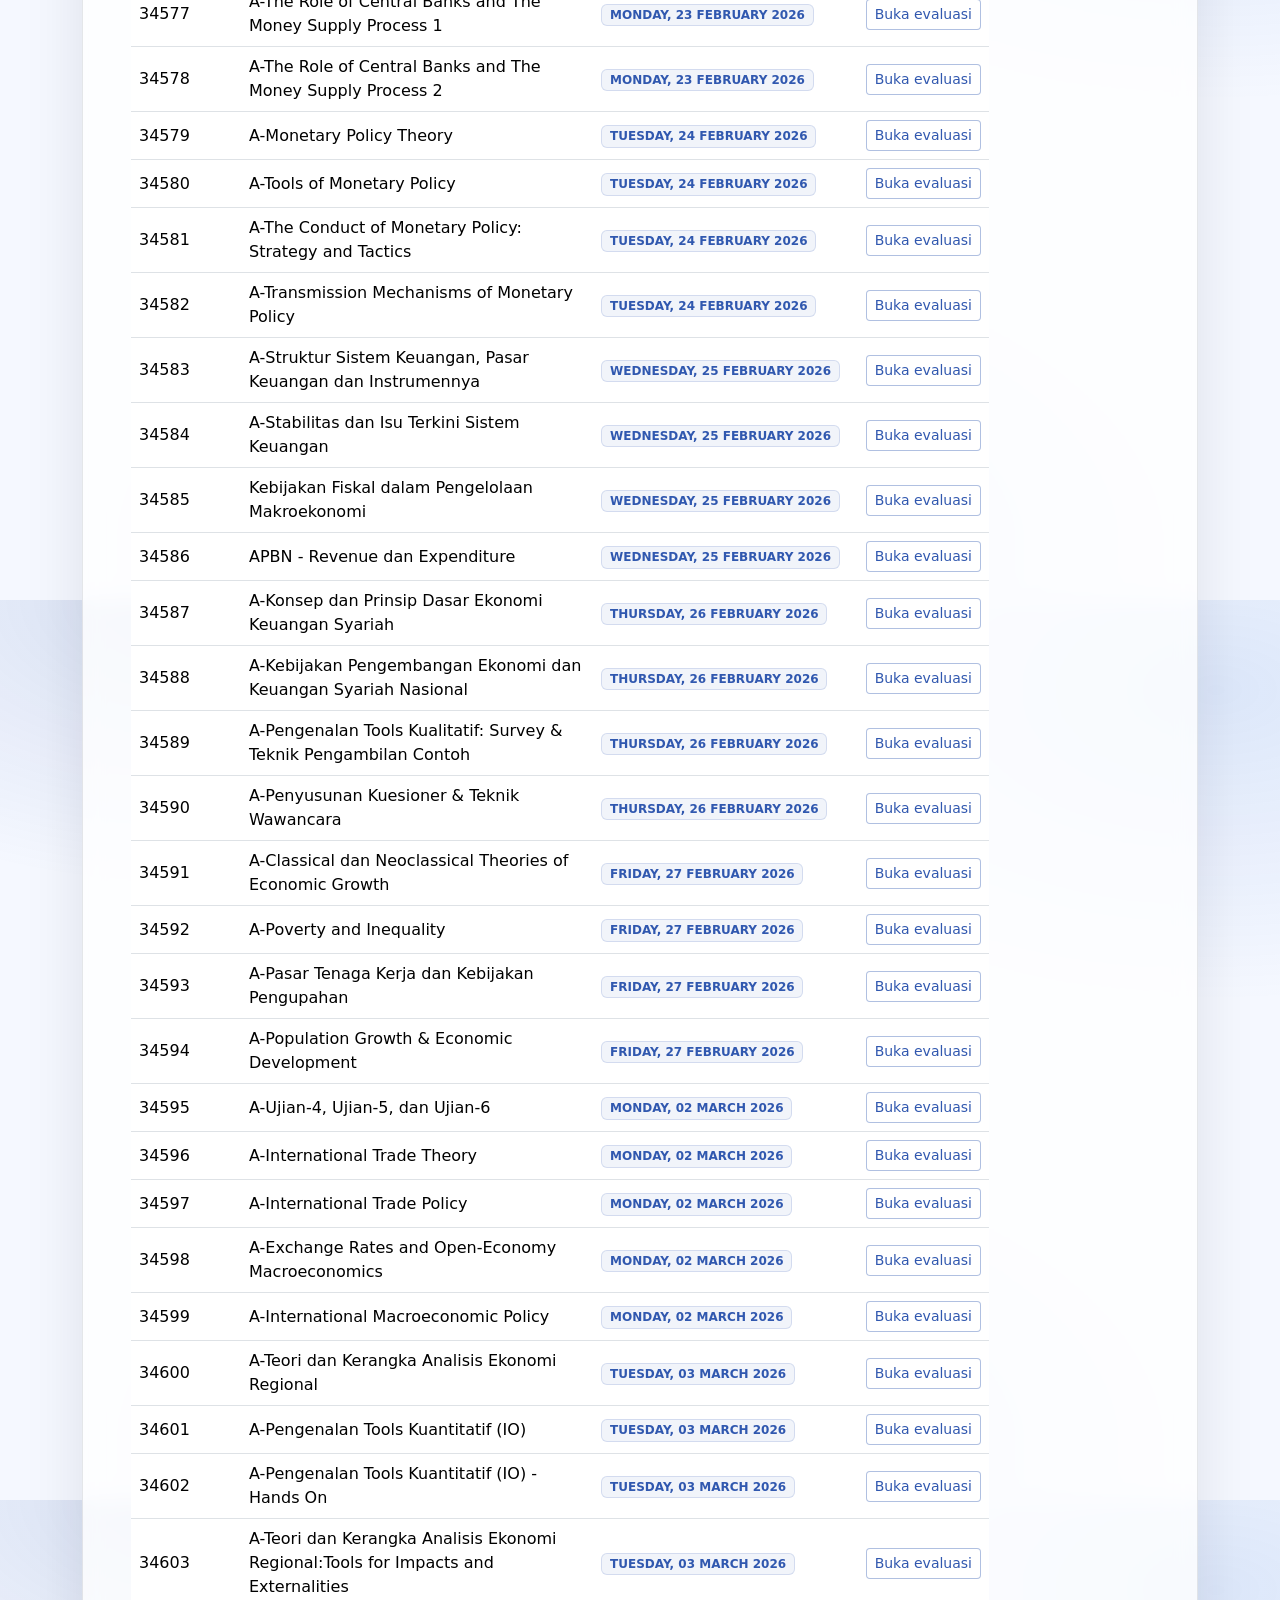
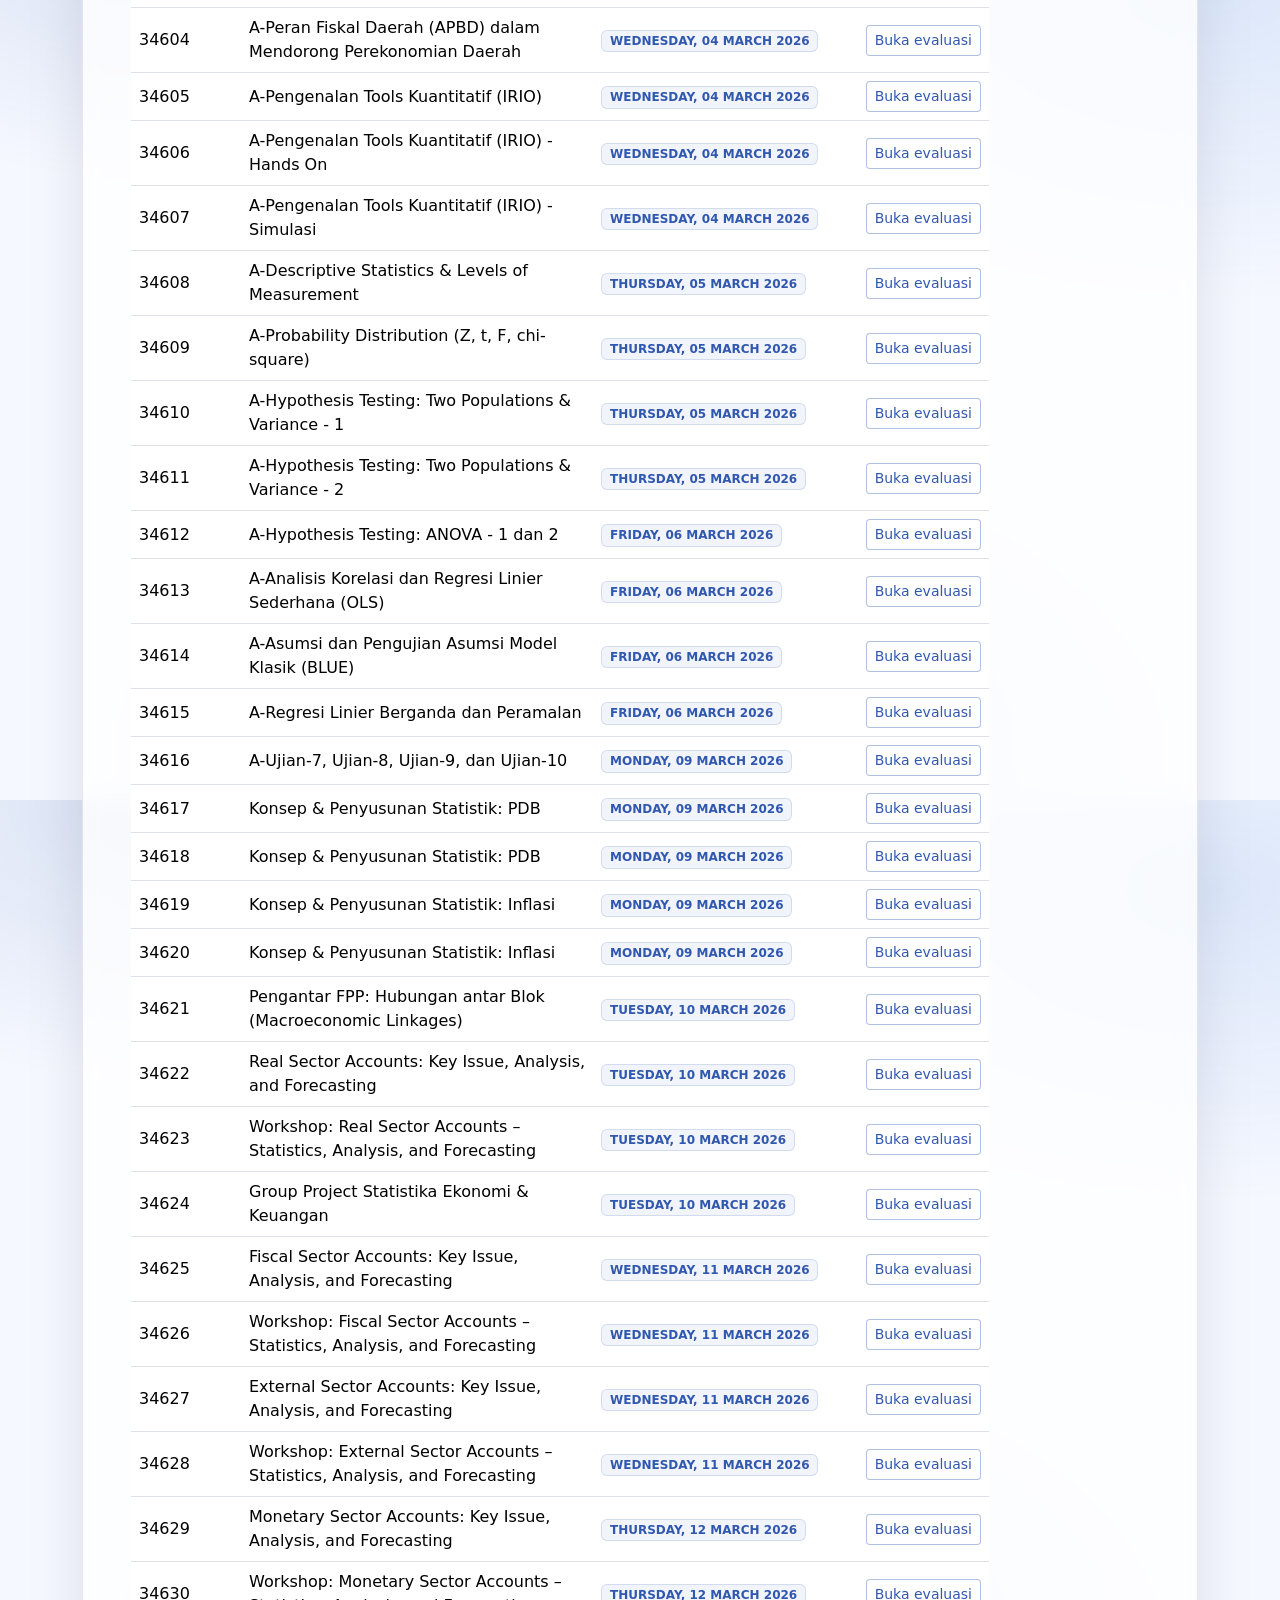
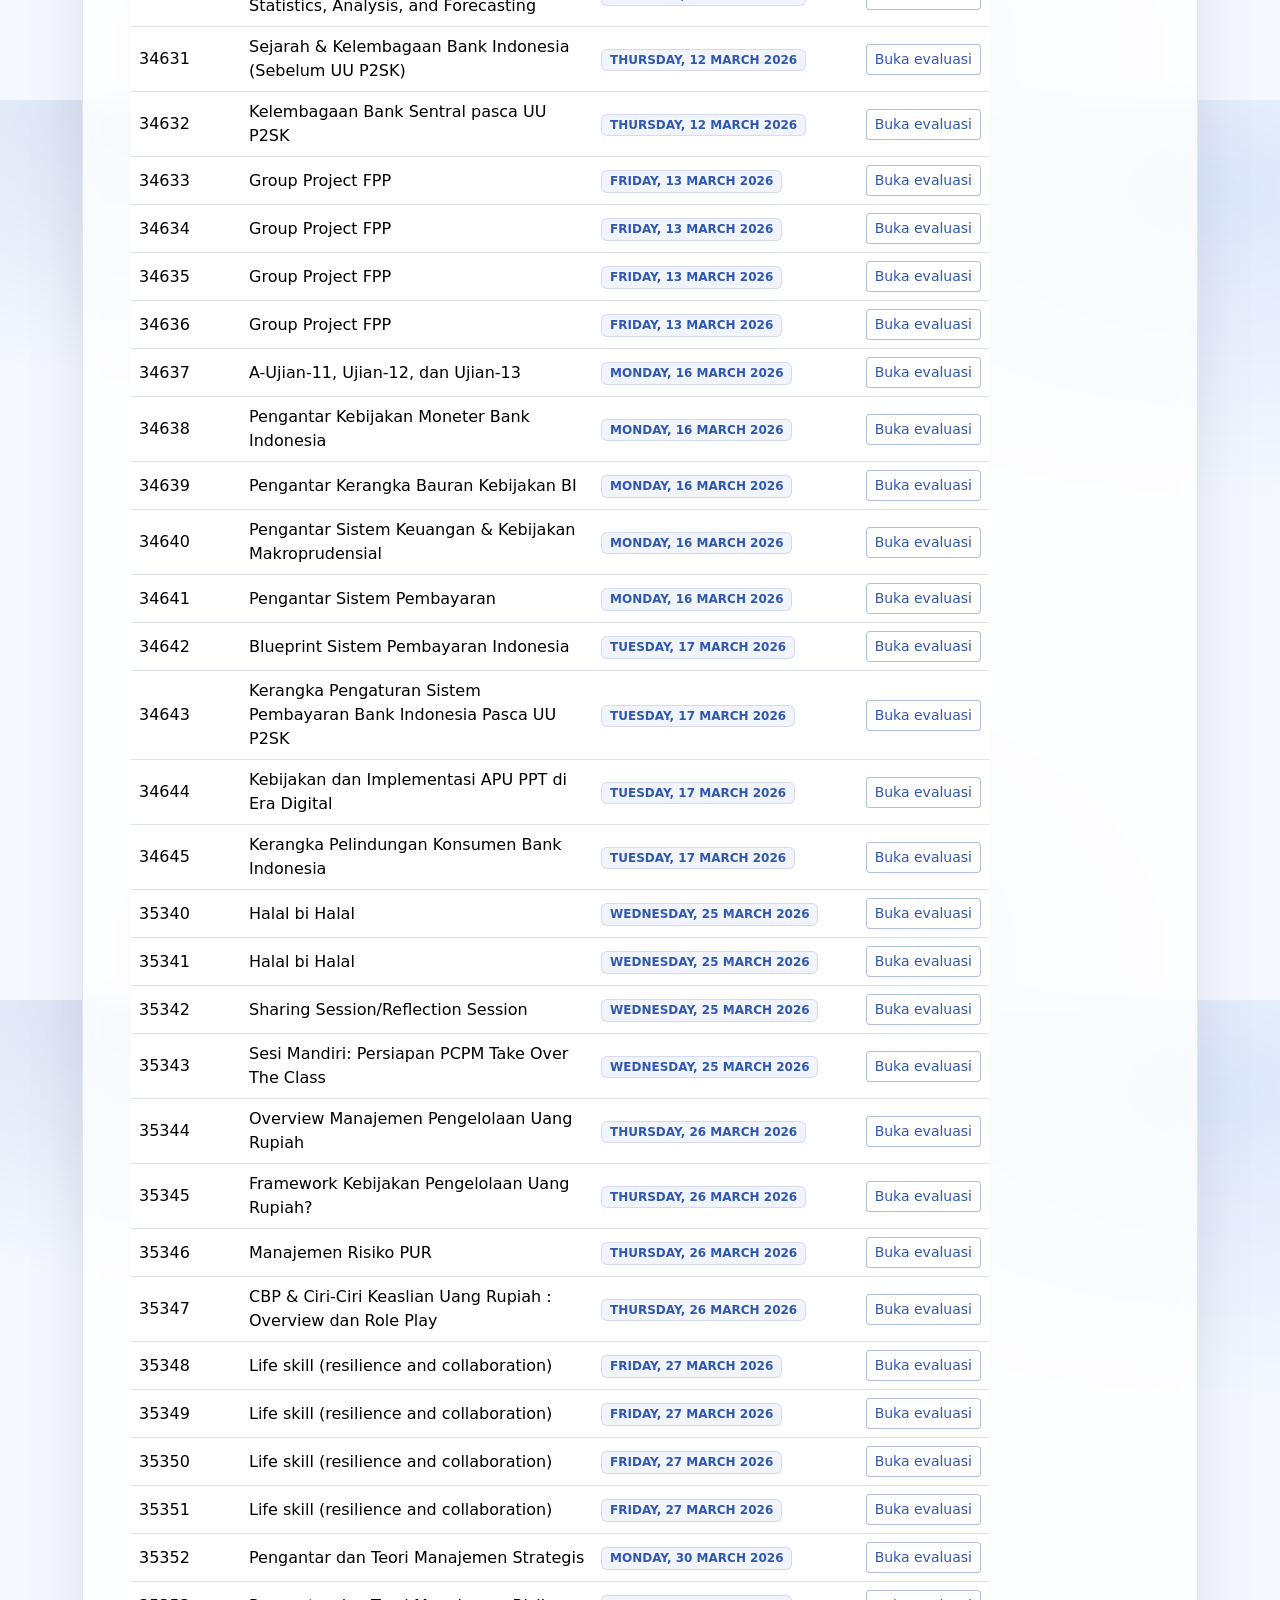
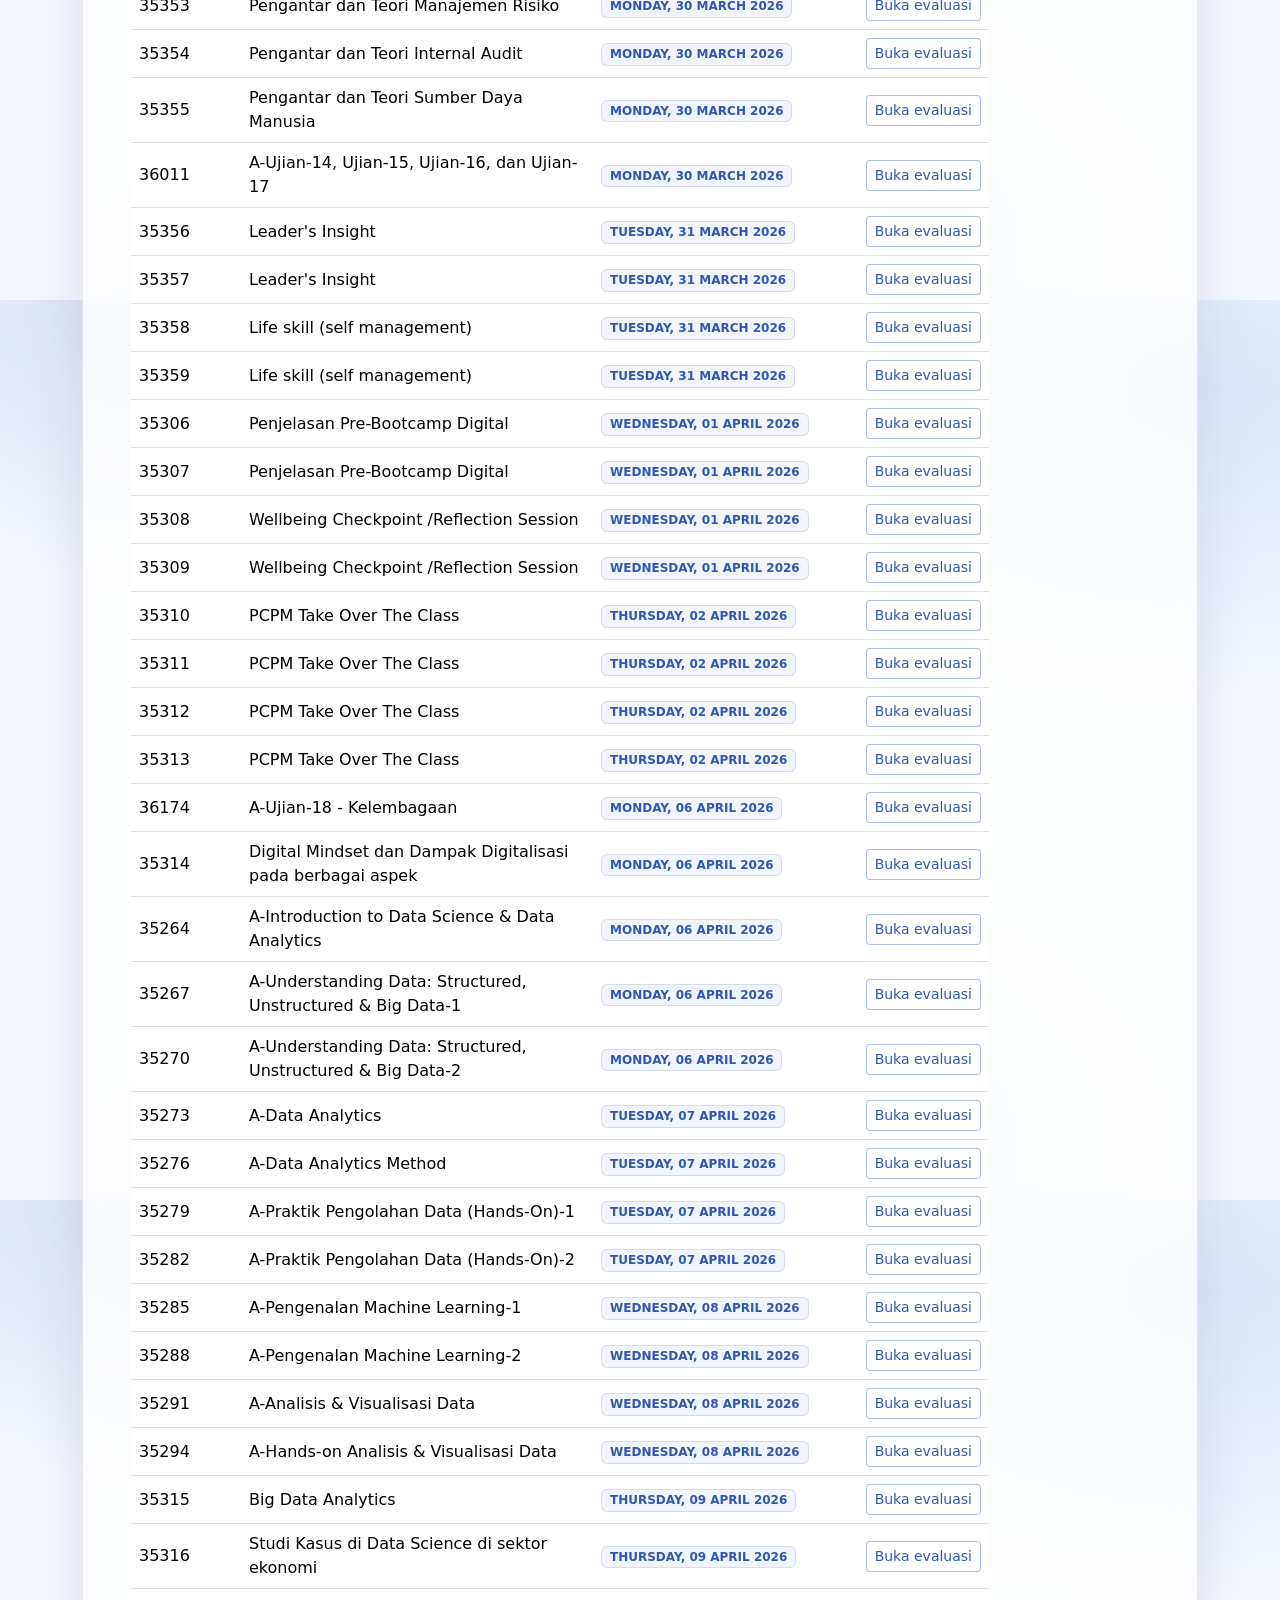
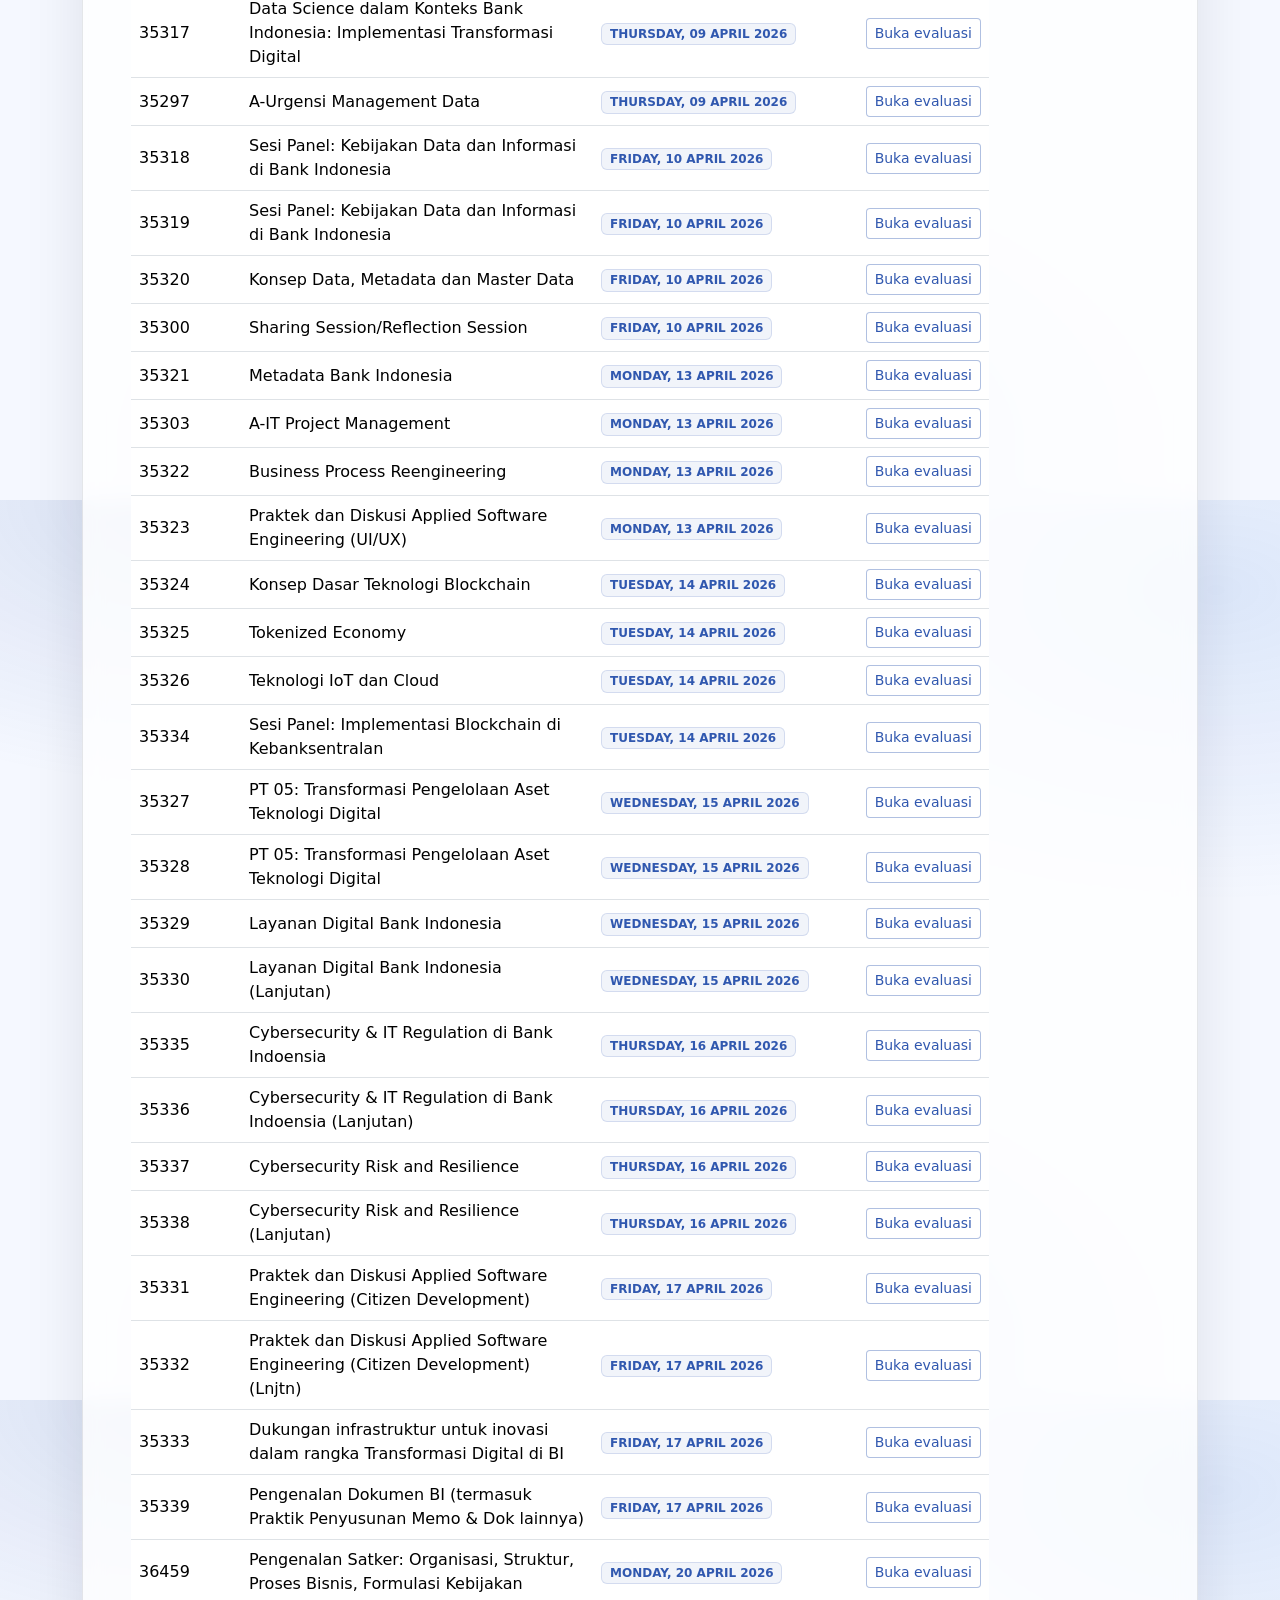
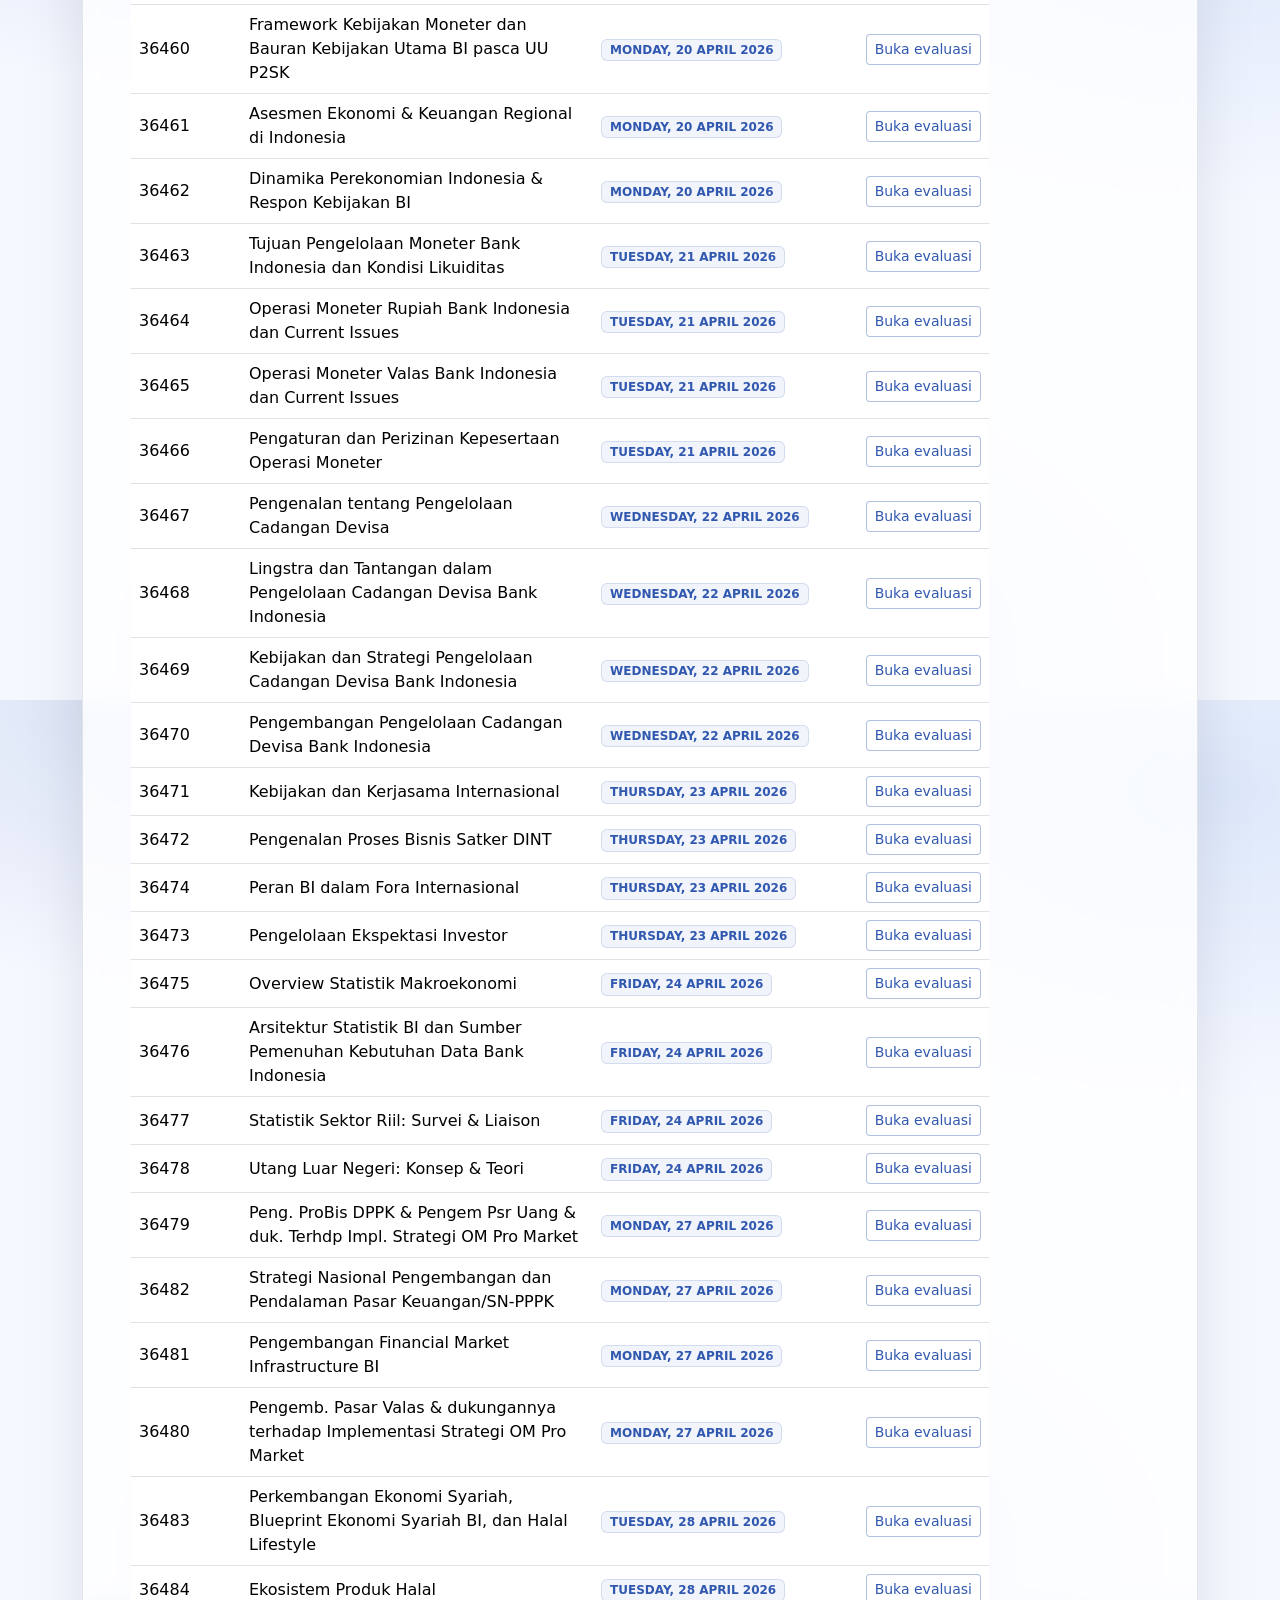
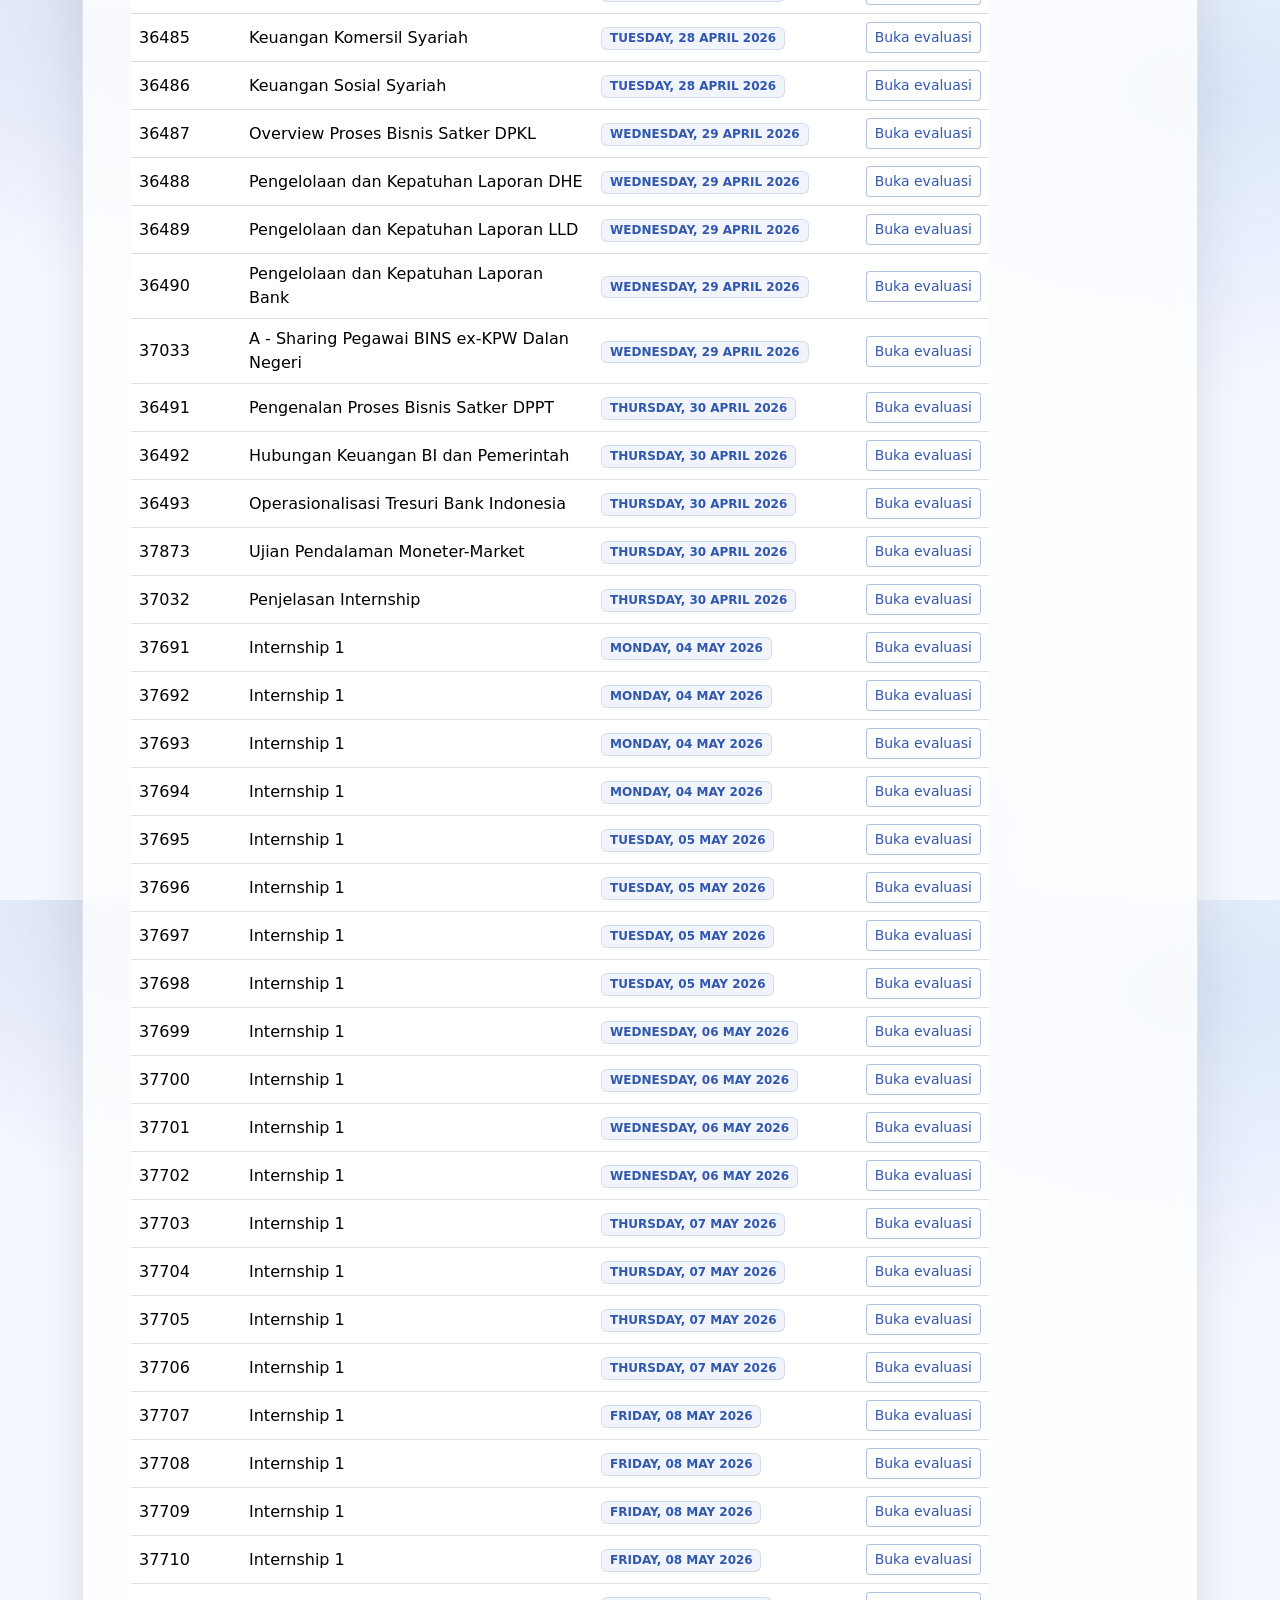
==== commit 44052352: "Sort by newest date by default Co-authored-by: Cursor <cursoragent@cursor.com>" ====
--- a/index.html
+++ b/index.html
@@ -58,25 +58,42 @@
               <option value="">Semua</option>
             </select>
           </div>
+          <div class="col-12 col-md-4 col-lg-3 d-md-none">
+            <label class="form-label subtle mb-1">Cari (mobile)</label>
+            <input id="mobileSearch" class="form-control" placeholder="Cari modul / Open ID…" />
+          </div>
           <div class="col-12 col-lg-6 d-flex justify-content-lg-end">
             <button id="btnReset" class="btn btn-outline-primary w-100 w-lg-auto">Reset filter</button>
           </div>
         </div>
 
         <div class="mt-4">
-          <div class="table-responsive">
+          <!-- Desktop/tablet -->
+          <div class="table-responsive d-none d-md-block">
             <table id="scheduleTable" class="table table-hover align-middle" style="width: 100%">
               <thead>
                 <tr>
                   <th style="width: 110px">Open ID</th>
                   <th>Modul / Sesi</th>
                   <th style="width: 260px">Tanggal</th>
+                  <th style="width: 0" aria-hidden="true">ISO</th>
                   <th style="width: 160px" class="text-end">Aksi</th>
                 </tr>
               </thead>
               <tbody></tbody>
             </table>
           </div>
+
+          <!-- Mobile/cards -->
+          <div class="d-md-none">
+            <div class="d-flex align-items-center justify-content-between mb-2">
+              <div class="subtle" style="font-size: 12px;">
+                Menampilkan <span id="mobileShown">0</span> dari <span id="mobileTotal">0</span>
+              </div>
+            </div>
+            <div id="mobileList" class="mobile-list"></div>
+          </div>
+
           <div class="subtle mt-2" style="font-size: 12px;">
             Catatan: tombol “Buka evaluasi” membuka halaman BI LMS berdasarkan <code>open_id</code> di tab baru.
           </div>
--- a/styles.css
+++ b/styles.css
@@ -113,6 +113,61 @@
   white-space: nowrap;
 }
 
+.mobile-list{
+  display: flex;
+  flex-direction: column;
+  gap: 12px;
+}
+
+.mobile-card{
+  background: rgba(255,255,255,0.88);
+  border: 1px solid rgba(15, 23, 42, 0.10);
+  border-radius: 16px;
+  padding: 14px 14px;
+  box-shadow: 0 12px 32px rgba(15,23,42,0.08);
+}
+
+.mobile-meta{
+  display: flex;
+  align-items: center;
+  justify-content: space-between;
+  gap: 12px;
+}
+
+.mobile-title{
+  font-weight: 700;
+  line-height: 1.25;
+  margin: 0;
+  font-size: 15px;
+}
+
+.mobile-id{
+  font-family: ui-monospace, SFMono-Regular, Menlo, Monaco, Consolas, "Liberation Mono", "Courier New", monospace;
+  font-size: 12px;
+  color: rgba(15, 23, 42, 0.65);
+}
+
+.mobile-actions{
+  margin-top: 10px;
+  display: grid;
+  grid-template-columns: 1fr;
+  gap: 10px;
+}
+
+.btn-mobile{
+  width: 100%;
+}
+
+@media (max-width: 575.98px){
+  .glass{
+    padding: 18px !important;
+  }
+  .container{
+    padding-left: 14px;
+    padding-right: 14px;
+  }
+}
+
 .brand-mark{
   background: rgba(31, 74, 168, 0.10);
   border: 1px solid rgba(31, 74, 168, 0.16);
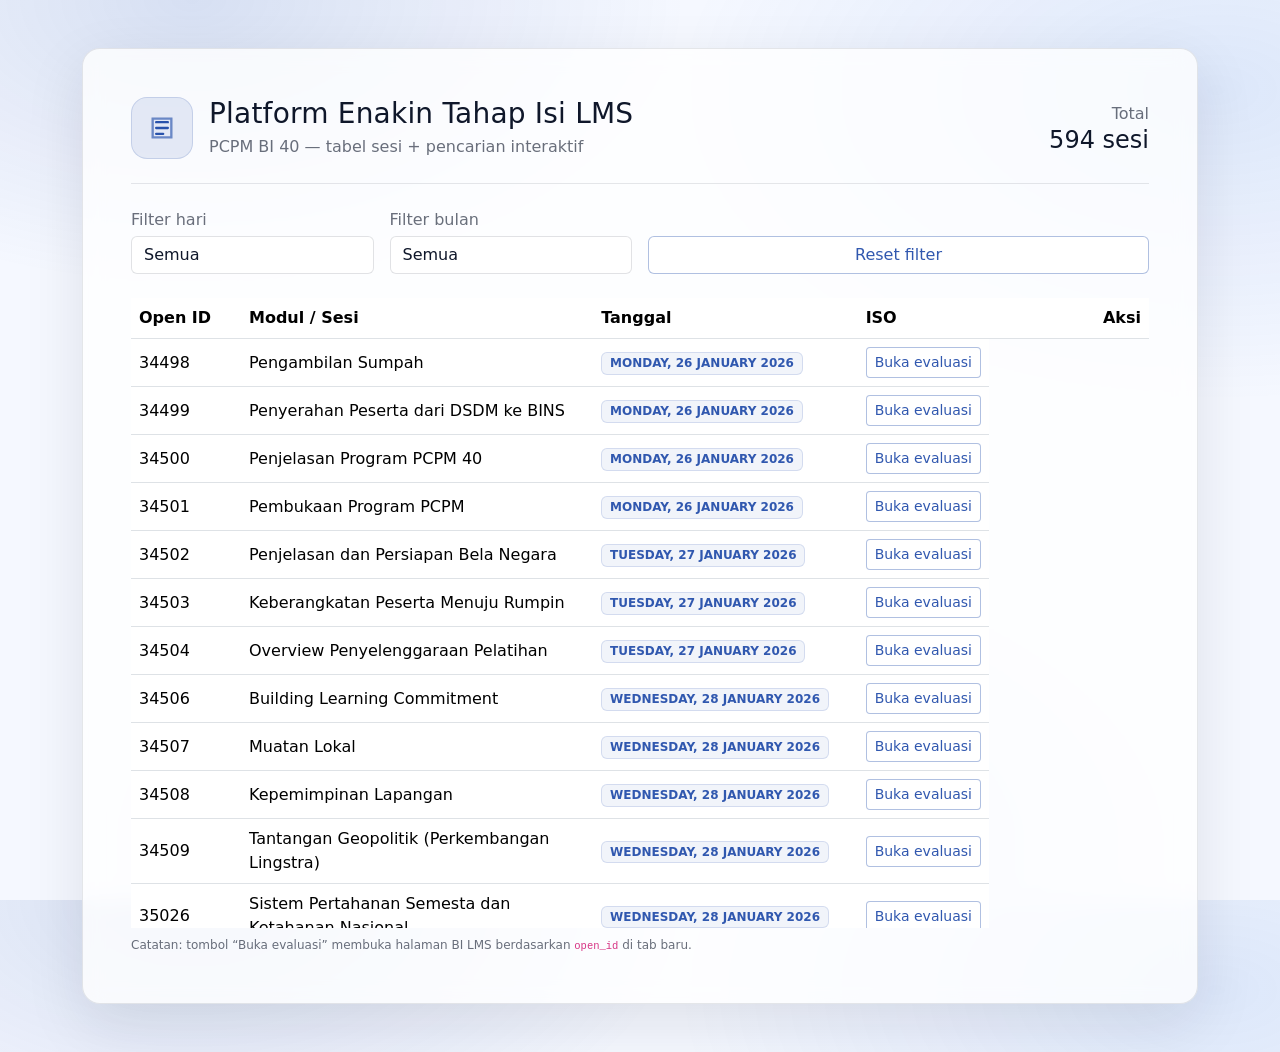
==== commit fd763b1e: "Add sticky table header and update title Co-authored-by: Cursor <cursoragent@cursor.com>" ====
--- a/index.html
+++ b/index.html
@@ -3,7 +3,7 @@
   <head>
     <meta charset="utf-8" />
     <meta name="viewport" content="width=device-width,initial-scale=1" />
-    <title>LMS Schedule — PCPM BI 40</title>
+    <title>Platform Enakin Tahap Isi LMS</title>
 
     <link
       href="https://cdn.jsdelivr.net/npm/bootstrap@5.3.3/dist/css/bootstrap.min.css"
@@ -32,7 +32,7 @@
                 </svg>
               </div>
               <div>
-                <h1 class="h3 mb-1 brand">LMS Schedule</h1>
+                <h1 class="h3 mb-1 brand">Platform Enakin Tahap Isi LMS</h1>
                 <div class="subtle">PCPM BI 40 — tabel sesi + pencarian interaktif</div>
               </div>
             </div>
@@ -69,7 +69,7 @@
 
         <div class="mt-4">
           <!-- Desktop/tablet -->
-          <div class="table-responsive d-none d-md-block">
+          <div class="table-responsive table-scroll d-none d-md-block">
             <table id="scheduleTable" class="table table-hover align-middle" style="width: 100%">
               <thead>
                 <tr>
--- a/styles.css
+++ b/styles.css
@@ -76,6 +76,38 @@
   color: rgba(15, 23, 42, 0.85) !important;
 }
 
+/* Hide DataTables v2 sort "diamond"/indicators in headers */
+table.dataTable thead th .dt-column-order{
+  display: none !important;
+}
+table.dataTable thead th.dt-orderable-asc::before,
+table.dataTable thead th.dt-orderable-asc::after,
+table.dataTable thead th.dt-orderable-desc::before,
+table.dataTable thead th.dt-orderable-desc::after{
+  display: none !important;
+  content: none !important;
+}
+
+/* DataTables v1-style sorting indicators (still used by some themes) */
+table.dataTable thead th.sorting::before,
+table.dataTable thead th.sorting::after,
+table.dataTable thead th.sorting_asc::before,
+table.dataTable thead th.sorting_asc::after,
+table.dataTable thead th.sorting_desc::before,
+table.dataTable thead th.sorting_desc::after,
+table.dataTable thead th.sorting_asc_disabled::before,
+table.dataTable thead th.sorting_asc_disabled::after,
+table.dataTable thead th.sorting_desc_disabled::before,
+table.dataTable thead th.sorting_desc_disabled::after{
+  display: none !important;
+  content: none !important;
+}
+
+/* Prevent header from looking clickable */
+table.dataTable thead th{
+  cursor: default !important;
+}
+
 table.dataTable tbody td{
   border-top: 1px solid rgba(15, 23, 42, 0.08) !important;
 }
@@ -184,4 +216,16 @@
   background-color: rgba(31, 74, 168, 0.04) !important;
 }
 
-
+/* Sticky table header (freeze) */
+.table-scroll{
+  max-height: 70vh;
+  overflow: auto;
+}
+.table-scroll thead th{
+  position: sticky;
+  top: 0;
+  z-index: 5;
+  background: rgba(255,255,255,0.95) !important;
+}
+
+
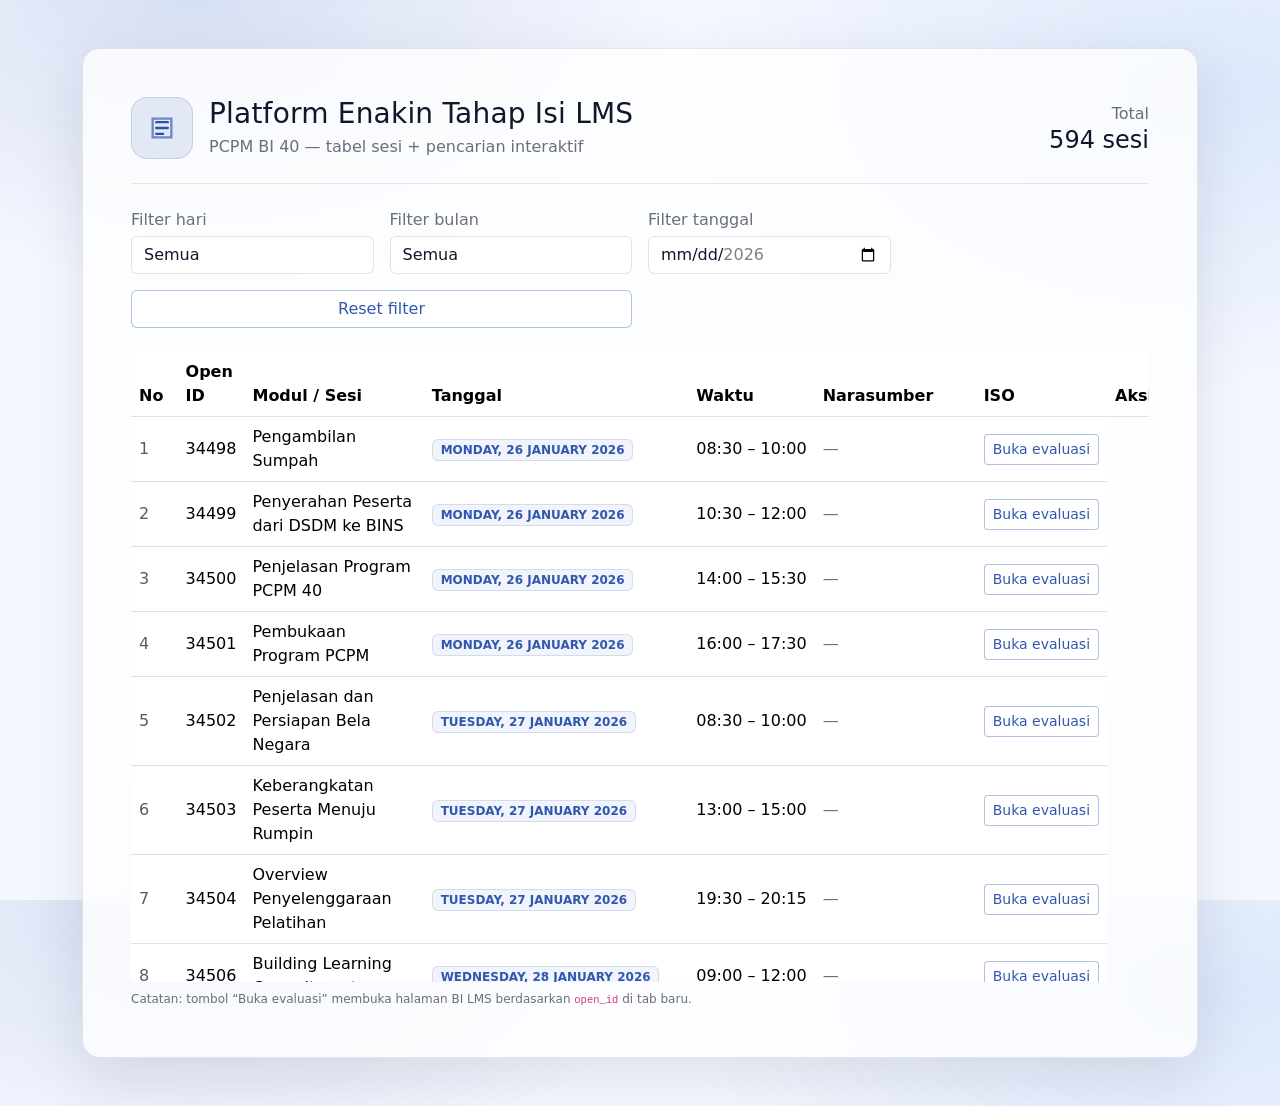
==== commit fcbec443: "Add schedule No order, narasumber, waktu, and date filters. Merge Excel schedule with BI LMS Rundown" ====
--- a/index.html
+++ b/index.html
@@ -58,9 +58,13 @@
               <option value="">Semua</option>
             </select>
           </div>
+          <div class="col-6 col-md-4 col-lg-3">
+            <label class="form-label subtle mb-1">Filter tanggal</label>
+            <input id="filterDate" type="date" class="form-control" />
+          </div>
           <div class="col-12 col-md-4 col-lg-3 d-md-none">
             <label class="form-label subtle mb-1">Cari (mobile)</label>
-            <input id="mobileSearch" class="form-control" placeholder="Cari modul / Open ID…" />
+            <input id="mobileSearch" class="form-control" placeholder="Cari no / modul / narasumber…" />
           </div>
           <div class="col-12 col-lg-6 d-flex justify-content-lg-end">
             <button id="btnReset" class="btn btn-outline-primary w-100 w-lg-auto">Reset filter</button>
@@ -73,9 +77,12 @@
             <table id="scheduleTable" class="table table-hover align-middle" style="width: 100%">
               <thead>
                 <tr>
-                  <th style="width: 110px">Open ID</th>
+                  <th style="width: 56px">No</th>
+                  <th style="width: 96px">Open ID</th>
                   <th>Modul / Sesi</th>
-                  <th style="width: 260px">Tanggal</th>
+                  <th style="width: 220px">Tanggal</th>
+                  <th style="width: 120px">Waktu</th>
+                  <th style="width: 200px">Narasumber</th>
                   <th style="width: 0" aria-hidden="true">ISO</th>
                   <th style="width: 160px" class="text-end">Aksi</th>
                 </tr>
